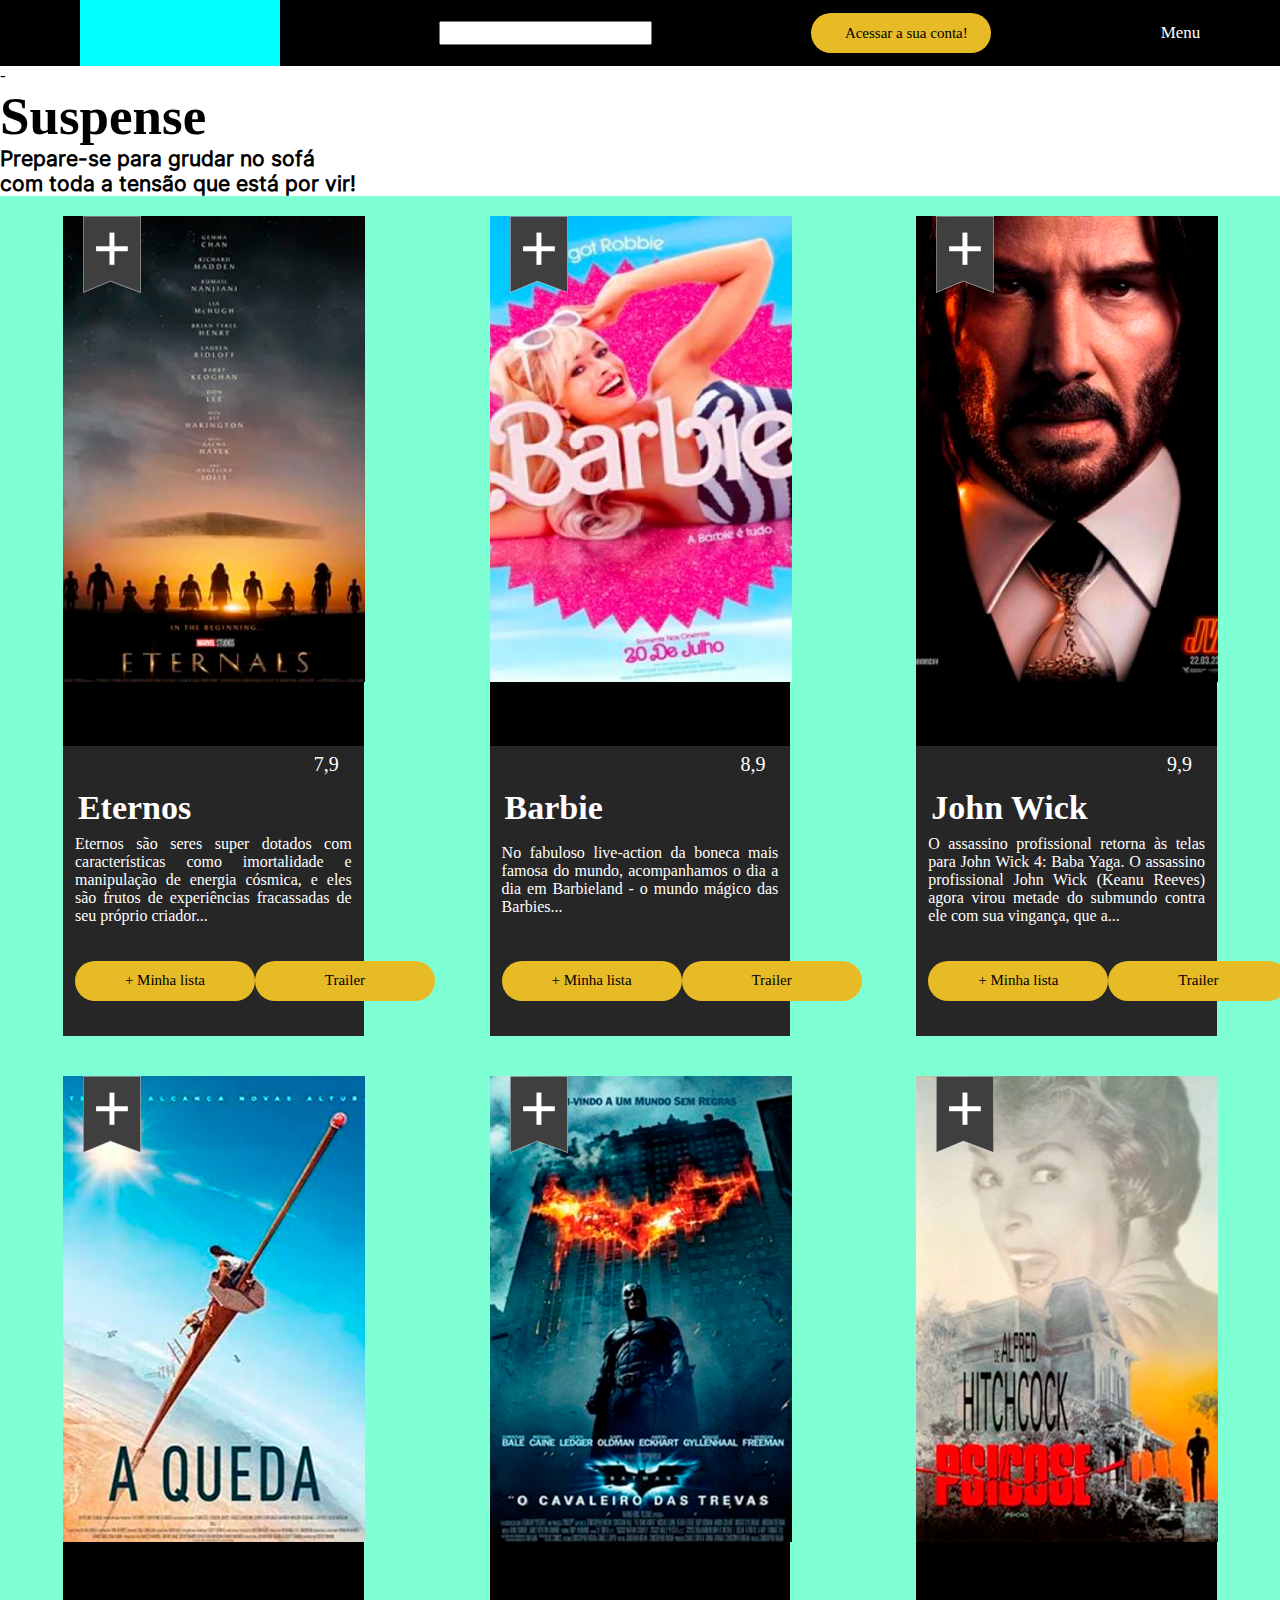
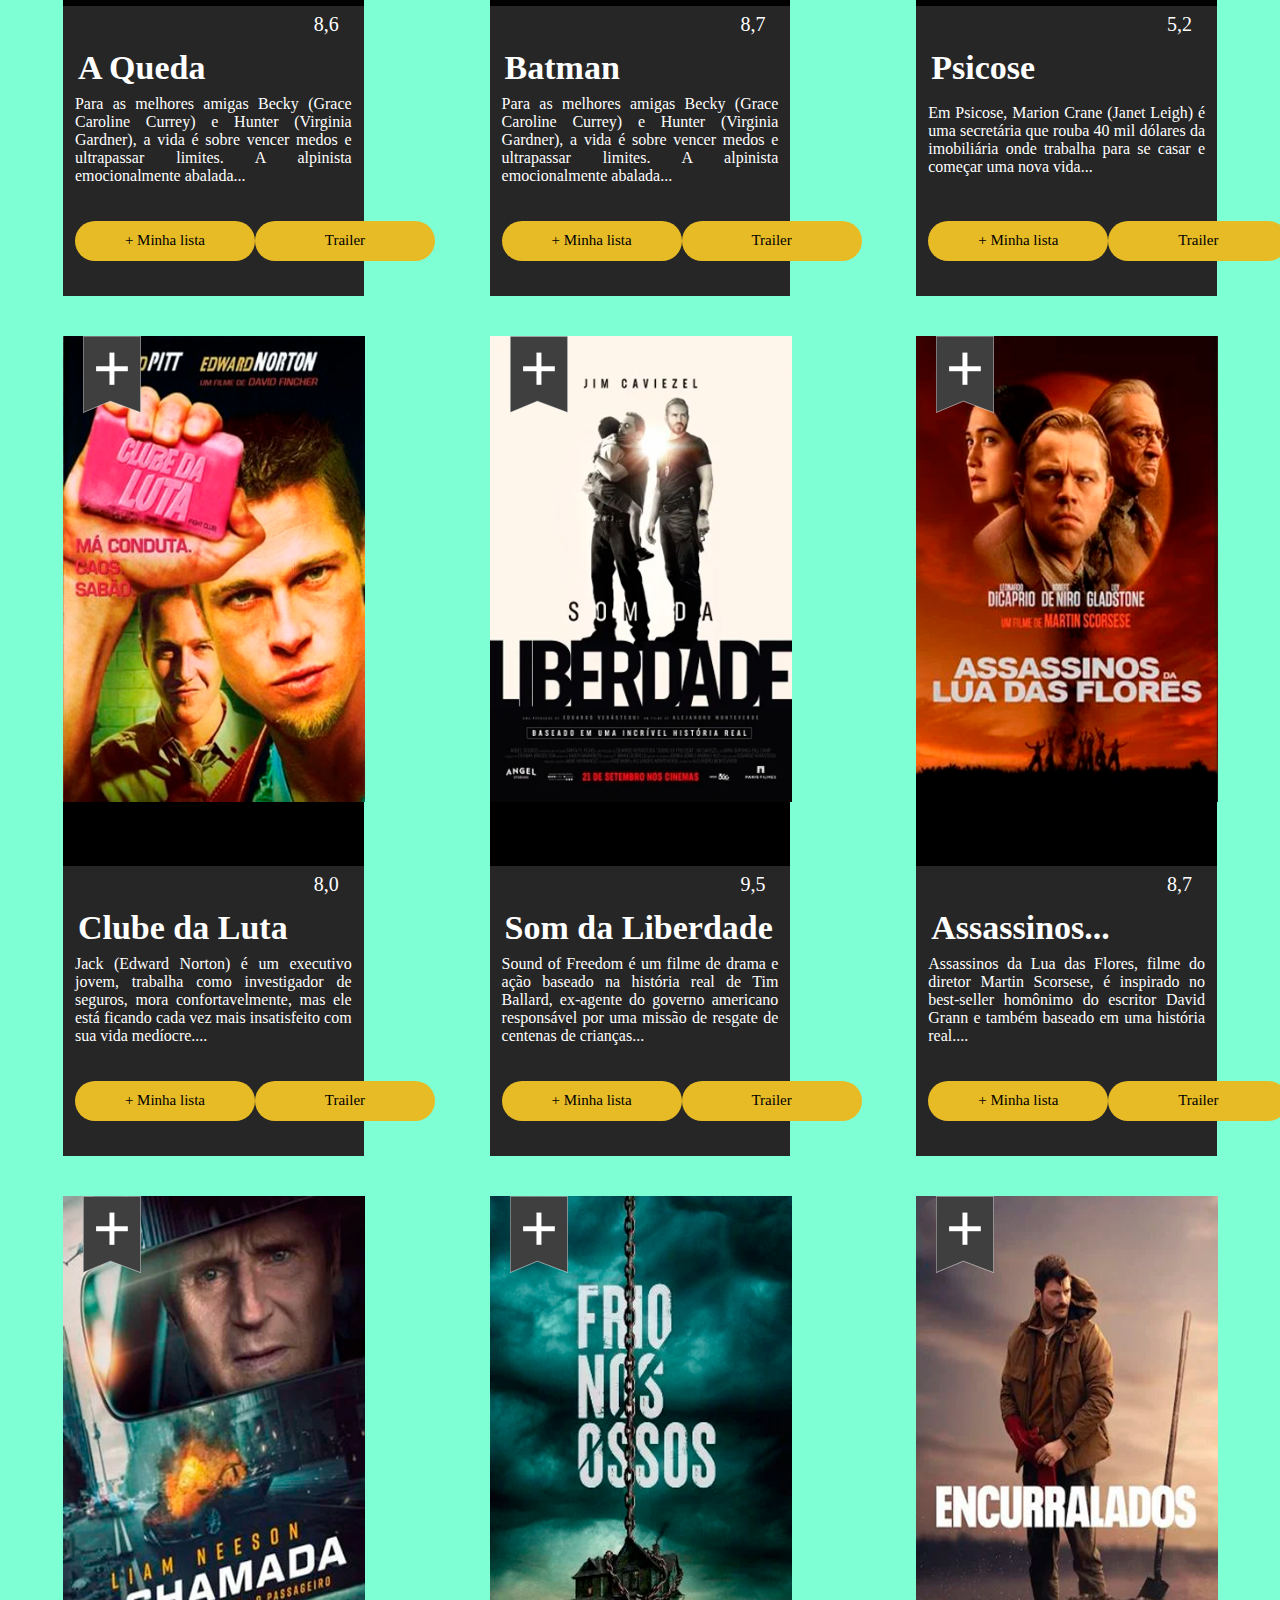
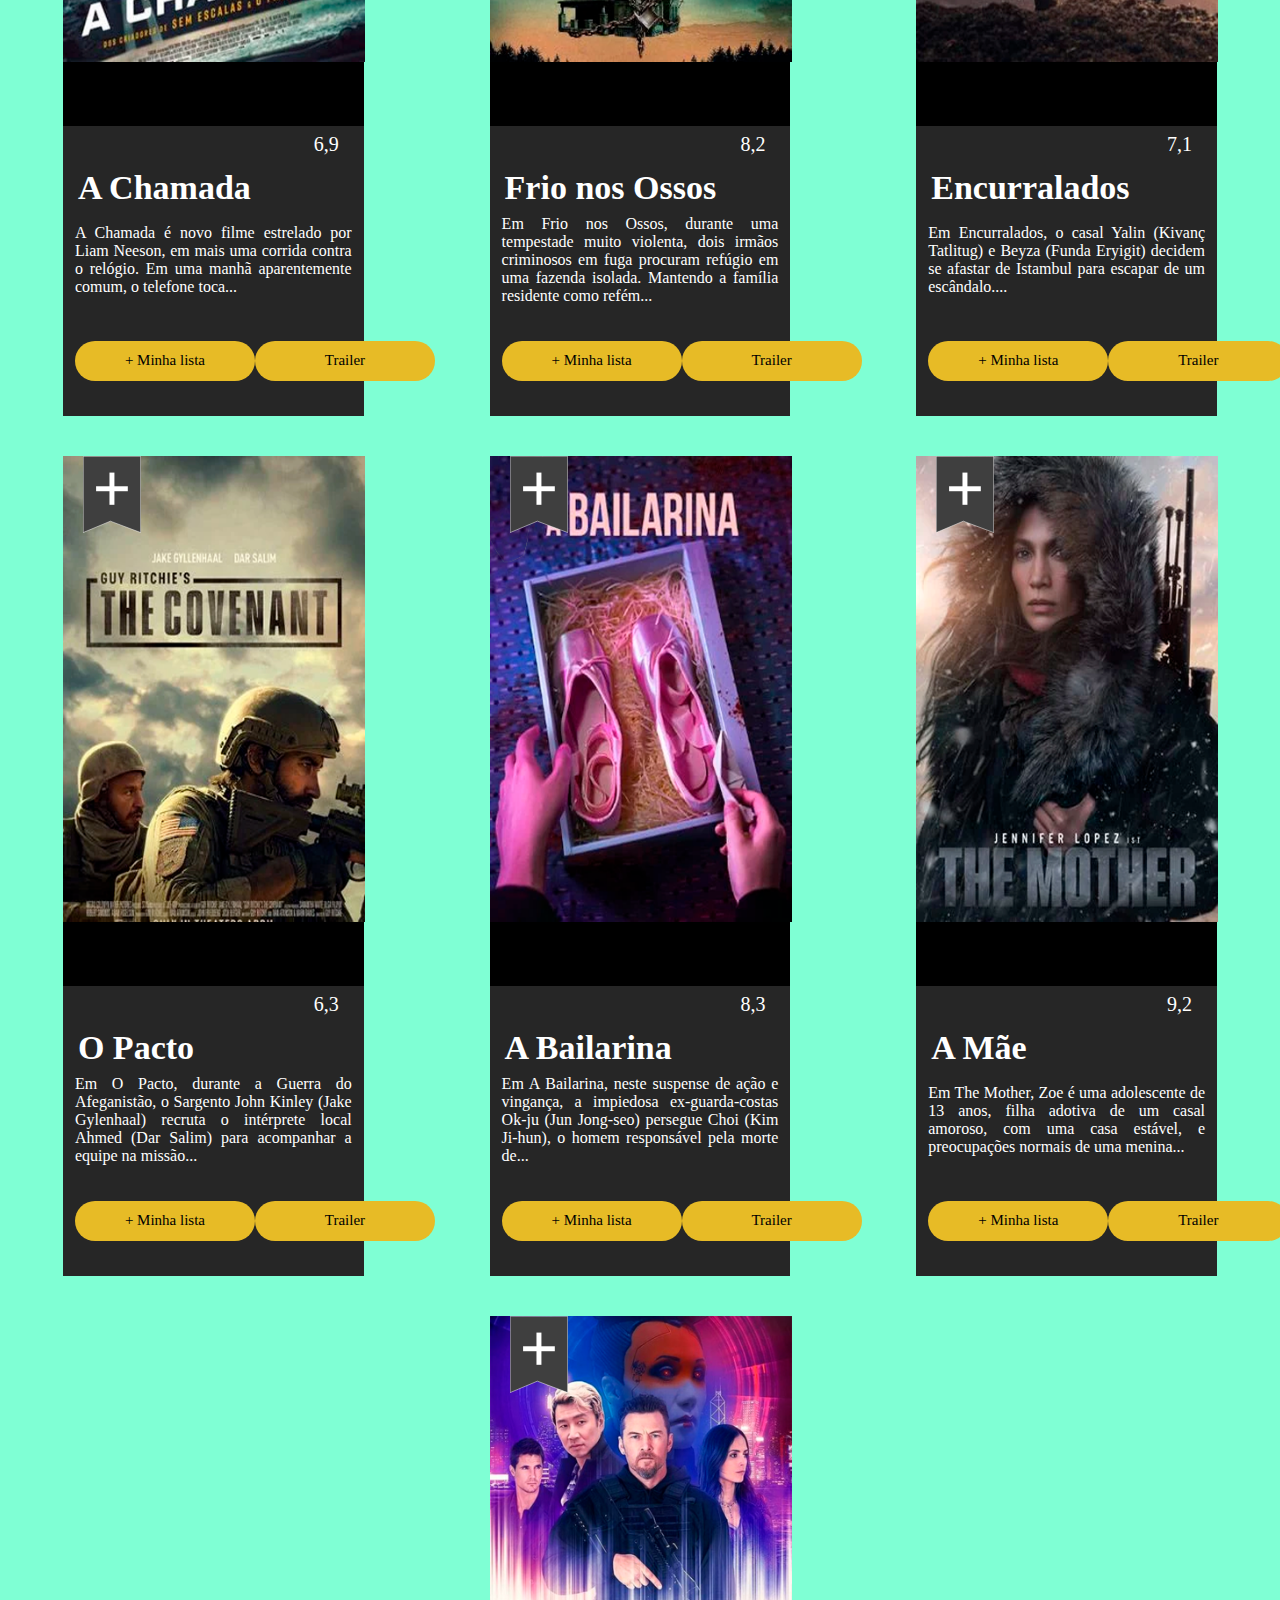
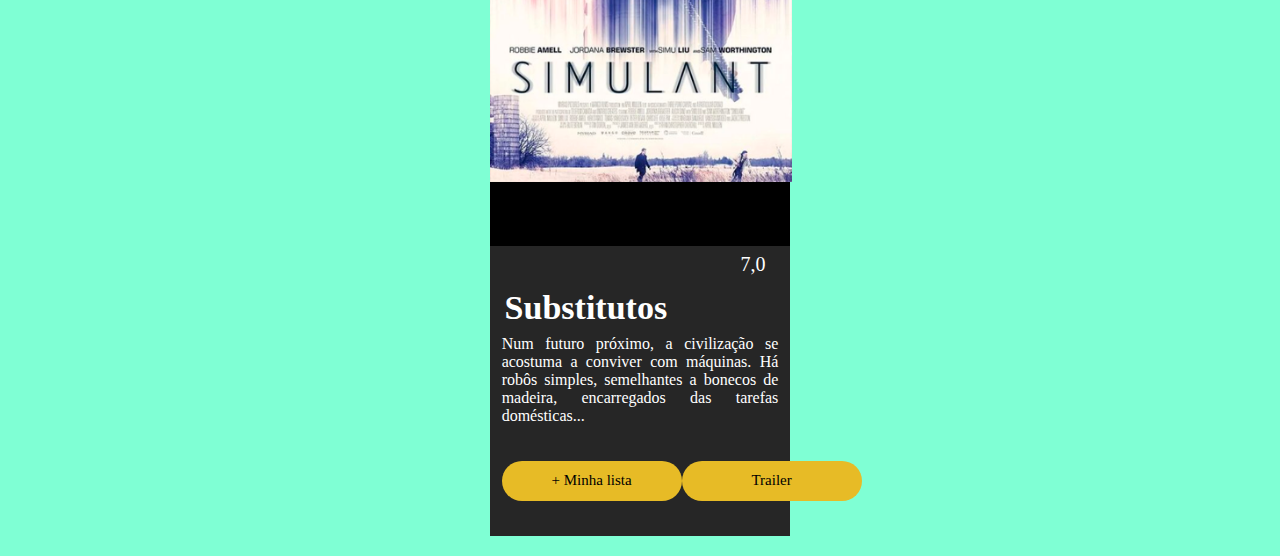
==== page_category/category.html @ e36d9edb "Adicionado todos os cads" ====
<!DOCTYPE html>
<html lang="pat-BR">

<head>
    <meta charset="UTF-8">
    <meta name="viewport" content="width=device-width, initial-scale=1.0">
    <title>Categoria</title>
    <link rel="stylesheet" href="category.css">
</head>

<body>
    <header>
        <div class="logotypeHeader">
            <img src="../src/icon/supercinaLogotipo.svg" alt="" class="logotype">
        </div>

        <input type="text" name="" id="searchHeader">
        <button id="buttonAcessarConta">
            <img src="../src/icon/User.svg" alt="" id="userMenu">
            Acessar a sua conta!
        </button>
        <div class="divMenuHeader">
            <img src="../src/icon/Menu.svg" alt="" id="menuHeader">
            Menu
        </div>
    </header>

    <main>
        <div class="imgCategory">
            <div class="categoryDescription">
                <div id="dividingBar">
                    <div id="divYellow">
                        -
                    </div>
                    <div>
                        <h1>Suspense</h1>
                        <div id="descriptionMovieMain">
                            <h2>Prepare-se para grudar no sofá</h2>
                            <h2>com toda a tensão que está por vir!</h2>
                        </div>
                    </div>
                </div>
            </div>
        </div>



        <div class="cardCategory">

            <div class="cardsMovieCategory">
                <div id="MoviesCardsImg" class="cardsMovieCategory01">
                    <img src="../src/icon/salavarFilmeCinza.svg" alt="" id="saveMovie">
                </div>
                <div class="descriptionMovie">
                    <div class="notaCards">
                        7,9
                        <img src="../src/icon/star.svg" alt="" id="starValue">
                    </div>
                    <div class="cardsTitulo">
                        <h1>Eternos</h1>
                    </div>
                    <div class="description">
                        Eternos são seres super dotados com características como imortalidade e manipulação de energia
                        cósmica, e eles são
                        frutos de experiências fracassadas de seu próprio criador...
                    </div>
                    <div class="divButtonCard">
                        <button class="buttonMyList">+ Minha lista</button>
                        <button class="buttonTrailer">Trailer</button>
                    </div>
                </div>
            </div>

            <div class="cardsMovieCategory">
                <div id="MoviesCardsImg" class="cardsMovieCategory02">
                    <img src="../src/icon/salavarFilmeCinza.svg" alt="" id="saveMovie">
                </div>
                <div class="descriptionMovie">
                    <div class="notaCards">
                        8,9
                        <img src="../src/icon/star.svg" alt="" id="starValue">
                    </div>
                    <div class="cardsTitulo">
                        <h1>Barbie</h1>
                    </div>
                    <div class="description">
                        No fabuloso live-action da boneca mais famosa do mundo, acompanhamos o dia a dia em Barbieland -
                        o mundo mágico das
                        Barbies...
                    </div>
                    <div class="divButtonCard">
                        <button class="buttonMyList">+ Minha lista</button>
                        <button class="buttonTrailer">Trailer</button>
                    </div>
                </div>
            </div>

            <div class="cardsMovieCategory">
                <div id="MoviesCardsImg" class="cardsMovieCategory03">
                    <img src="../src/icon/salavarFilmeCinza.svg" alt="" id="saveMovie">
                </div>
                <div class="descriptionMovie">
                    <div class="notaCards">
                        9,9
                        <img src="../src/icon/star.svg" alt="" id="starValue">
                    </div>
                    <div class="cardsTitulo">
                        <h1>John Wick</h1>
                    </div>
                    <div class="description">
                        O assassino profissional retorna às telas para John Wick 4: Baba Yaga. O assassino profissional
                        John Wick (Keanu Reeves)
                        agora virou metade do submundo contra ele com sua vingança, que a...
                    </div>
                    <div class="divButtonCard">
                        <button class="buttonMyList">+ Minha lista</button>
                        <button class="buttonTrailer">Trailer</button>
                    </div>
                </div>
            </div>

            <div class="cardsMovieCategory">
                <div id="MoviesCardsImg" class="cardsMovieCategory04">
                    <img src="../src/icon/salavarFilmeCinza.svg" alt="" id="saveMovie">
                </div>
                <div class="descriptionMovie">
                    <div class="notaCards">
                        8,6
                        <img src="../src/icon/star.svg" alt="" id="starValue">
                    </div>
                    <div class="cardsTitulo">
                        <h1>A Queda</h1>
                    </div>
                    <div class="description">
                        Para as melhores amigas Becky (Grace Caroline Currey) e Hunter (Virginia Gardner), a vida é
                        sobre vencer medos e ultrapassar limites. A alpinista emocionalmente abalada...
                    </div>
                    <div class="divButtonCard">
                        <button class="buttonMyList">+ Minha lista</button>
                        <button class="buttonTrailer">Trailer</button>
                    </div>
                </div>
            </div>

            <div class="cardsMovieCategory">
                <div id="MoviesCardsImg" class="cardsMovieCategory05">
                    <img src="../src/icon/salavarFilmeCinza.svg" alt="" id="saveMovie">
                </div>
                <div class="descriptionMovie">
                    <div class="notaCards">
                        8,7
                        <img src="../src/icon/star.svg" alt="" id="starValue">
                    </div>
                    <div class="cardsTitulo">
                        <h1>Batman</h1>
                    </div>
                    <div class="description">
                        Para as melhores amigas Becky (Grace Caroline Currey) e Hunter (Virginia Gardner), a vida é
                        sobre vencer medos e ultrapassar limites. A alpinista emocionalmente abalada...
                    </div>
                    <div class="divButtonCard">
                        <button class="buttonMyList">+ Minha lista</button>
                        <button class="buttonTrailer">Trailer</button>
                    </div>
                </div>
            </div>

            <div class="cardsMovieCategory">
                <div id="MoviesCardsImg" class="cardsMovieCategory06">
                    <img src="../src/icon/salavarFilmeCinza.svg" alt="" id="saveMovie">
                </div>
                <div class="descriptionMovie">
                    <div class="notaCards">
                        5,2
                        <img src="../src/icon/star.svg" alt="" id="starValue">
                    </div>
                    <div class="cardsTitulo">
                        <h1>Psicose</h1>
                    </div>
                    <div class="description">
                        Em Psicose, Marion Crane (Janet Leigh) é uma secretária que rouba 40 mil dólares da imobiliária
                        onde trabalha para se
                        casar e começar uma nova vida...
                    </div>
                    <div class="divButtonCard">
                        <button class="buttonMyList">+ Minha lista</button>
                        <button class="buttonTrailer">Trailer</button>
                    </div>
                </div>
            </div>

            <div class="cardsMovieCategory">
                <div id="MoviesCardsImg" class="cardsMovieCategory07">
                    <img src="../src/icon/salavarFilmeCinza.svg" alt="" id="saveMovie">
                </div>
                <div class="descriptionMovie">
                    <div class="notaCards">
                        8,0
                        <img src="../src/icon/star.svg" alt="" id="starValue">
                    </div>
                    <div class="cardsTitulo">
                        <h1>Clube da Luta</h1>
                    </div>
                    <div class="description">
                        Jack (Edward Norton) é um executivo jovem, trabalha como investigador de seguros, mora
                        confortavelmente, mas ele está
                        ficando cada vez mais insatisfeito com sua vida medíocre....
                    </div>
                    <div class="divButtonCard">
                        <button class="buttonMyList">+ Minha lista</button>
                        <button class="buttonTrailer">Trailer</button>
                    </div>
                </div>
            </div>

            <div class="cardsMovieCategory">
                <div id="MoviesCardsImg" class="cardsMovieCategory08">
                    <img src="../src/icon/salavarFilmeCinza.svg" alt="" id="saveMovie">
                </div>
                <div class="descriptionMovie">
                    <div class="notaCards">
                        9,5
                        <img src="../src/icon/star.svg" alt="" id="starValue">
                    </div>
                    <div class="cardsTitulo">
                        <h1>Som da Liberdade</h1>
                    </div>
                    <div class="description">
                        Sound of Freedom é um filme de drama e ação baseado na história real de Tim Ballard, ex-agente
                        do governo americano
                        responsável por uma missão de resgate de centenas de crianças...
                    </div>
                    <div class="divButtonCard">
                        <button class="buttonMyList">+ Minha lista</button>
                        <button class="buttonTrailer">Trailer</button>
                    </div>
                </div>
            </div>

            <div class="cardsMovieCategory">
                <div id="MoviesCardsImg" class="cardsMovieCategory09">
                    <img src="../src/icon/salavarFilmeCinza.svg" alt="" id="saveMovie">
                </div>
                <div class="descriptionMovie">
                    <div class="notaCards">
                        8,7
                        <img src="../src/icon/star.svg" alt="" id="starValue">
                    </div>
                    <div class="cardsTitulo">
                        <h1>Assassinos...</h1>
                    </div>
                    <div class="description">
                        Assassinos da Lua das Flores, filme do diretor Martin Scorsese, é inspirado no best-seller
                        homônimo do escritor David
                        Grann e também baseado em uma história real....
                    </div>
                    <div class="divButtonCard">
                        <button class="buttonMyList">+ Minha lista</button>
                        <button class="buttonTrailer">Trailer</button>
                    </div>
                </div>
            </div>

            <div class="cardsMovieCategory">
                <div id="MoviesCardsImg" class="cardsMovieCategory10">
                    <img src="../src/icon/salavarFilmeCinza.svg" alt="" id="saveMovie">
                </div>
                <div class="descriptionMovie">
                    <div class="notaCards">
                        6,9
                        <img src="../src/icon/star.svg" alt="" id="starValue">
                    </div>
                    <div class="cardsTitulo">
                        <h1>A Chamada</h1>
                    </div>
                    <div class="description">
                        A Chamada é novo filme estrelado por Liam Neeson, em mais uma corrida contra o relógio. Em uma
                        manhã aparentemente
                        comum, o telefone toca...
                    </div>
                    <div class="divButtonCard">
                        <button class="buttonMyList">+ Minha lista</button>
                        <button class="buttonTrailer">Trailer</button>
                    </div>
                </div>
            </div>

            <div class="cardsMovieCategory">
                <div id="MoviesCardsImg" class="cardsMovieCategory11">
                    <img src="../src/icon/salavarFilmeCinza.svg" alt="" id="saveMovie">
                </div>
                <div class="descriptionMovie">
                    <div class="notaCards">
                        8,2
                        <img src="../src/icon/star.svg" alt="" id="starValue">
                    </div>
                    <div class="cardsTitulo">
                        <h1>Frio nos Ossos</h1>
                    </div>
                    <div class="description">
                        Em Frio nos Ossos, durante uma tempestade muito violenta, dois irmãos criminosos em fuga
                        procuram refúgio em uma fazenda
                        isolada. Mantendo a família residente como refém...
                    </div>
                    <div class="divButtonCard">
                        <button class="buttonMyList">+ Minha lista</button>
                        <button class="buttonTrailer">Trailer</button>
                    </div>
                </div>
            </div>

            <div class="cardsMovieCategory">
                <div id="MoviesCardsImg" class="cardsMovieCategory12">
                    <img src="../src/icon/salavarFilmeCinza.svg" alt="" id="saveMovie">
                </div>
                <div class="descriptionMovie">
                    <div class="notaCards">
                        7,1
                        <img src="../src/icon/star.svg" alt="" id="starValue">
                    </div>
                    <div class="cardsTitulo">
                        <h1>Encurralados</h1>
                    </div>
                    <div class="description">
                        Em Encurralados, o casal Yalin (Kivanç Tatlitug) e Beyza (Funda Eryigit) decidem se afastar de
                        Istambul para escapar de
                        um escândalo....
                    </div>
                    <div class="divButtonCard">
                        <button class="buttonMyList">+ Minha lista</button>
                        <button class="buttonTrailer">Trailer</button>
                    </div>
                </div>
            </div>

            <div class="cardsMovieCategory">
                <div id="MoviesCardsImg" class="cardsMovieCategory13">
                    <img src="../src/icon/salavarFilmeCinza.svg" alt="" id="saveMovie">
                </div>
                <div class="descriptionMovie">
                    <div class="notaCards">
                        6,3
                        <img src="../src/icon/star.svg" alt="" id="starValue">
                    </div>
                    <div class="cardsTitulo">
                        <h1>O Pacto</h1>
                    </div>
                    <div class="description">
                        Em O Pacto, durante a Guerra do Afeganistão, o Sargento John Kinley (Jake Gylenhaal) recruta o
                        intérprete local Ahmed
                        (Dar Salim) para acompanhar a equipe na missão...
                    </div>
                    <div class="divButtonCard">
                        <button class="buttonMyList">+ Minha lista</button>
                        <button class="buttonTrailer">Trailer</button>
                    </div>
                </div>
            </div>

            <div class="cardsMovieCategory">
                <div id="MoviesCardsImg" class="cardsMovieCategory14">
                    <img src="../src/icon/salavarFilmeCinza.svg" alt="" id="saveMovie">
                </div>
                <div class="descriptionMovie">
                    <div class="notaCards">
                        8,3
                        <img src="../src/icon/star.svg" alt="" id="starValue">
                    </div>
                    <div class="cardsTitulo">
                        <h1>A Bailarina</h1>
                    </div>
                    <div class="description">
                        Em A Bailarina, neste suspense de ação e vingança, a impiedosa ex-guarda-costas Ok-ju (Jun
                        Jong-seo) persegue Choi (Kim
                        Ji-hun), o homem responsável pela morte de...
                    </div>
                    <div class="divButtonCard">
                        <button class="buttonMyList">+ Minha lista</button>
                        <button class="buttonTrailer">Trailer</button>
                    </div>
                </div>
            </div>

            <div class="cardsMovieCategory">
                <div id="MoviesCardsImg" class="cardsMovieCategory15">
                    <img src="../src/icon/salavarFilmeCinza.svg" alt="" id="saveMovie">
                </div>
                <div class="descriptionMovie">
                    <div class="notaCards">
                        9,2
                        <img src="../src/icon/star.svg" alt="" id="starValue">
                    </div>
                    <div class="cardsTitulo">
                        <h1>A Mãe</h1>
                    </div>
                    <div class="description">
                        Em The Mother, Zoe é uma adolescente de 13 anos, filha adotiva de um casal amoroso, com uma casa
                        estável, e preocupações
                        normais de uma menina...
                    </div>
                    <div class="divButtonCard">
                        <button class="buttonMyList">+ Minha lista</button>
                        <button class="buttonTrailer">Trailer</button>
                    </div>
                </div>
            </div>

            <div class="cardsMovieCategory">
                <div id="MoviesCardsImg" class="cardsMovieCategory16">
                    <img src="../src/icon/salavarFilmeCinza.svg" alt="" id="saveMovie">
                </div>
                <div class="descriptionMovie">
                    <div class="notaCards">
                        7,0
                        <img src="../src/icon/star.svg" alt="" id="starValue">
                    </div>
                    <div class="cardsTitulo">
                        <h1>Substitutos</h1>
                    </div>
                    <div class="description">
                        Num futuro próximo, a civilização se acostuma a conviver com máquinas. Há robôs simples,
                        semelhantes a bonecos de
                        madeira, encarregados das tarefas domésticas...
                    </div>
                    <div class="divButtonCard">
                        <button class="buttonMyList">+ Minha lista</button>
                        <button class="buttonTrailer">Trailer</button>
                    </div>
                </div>
            </div>

        </div>



    </main>

</body>

</html>
---- page_category/category.css ----
@import url(../style.css);
@import url(../cssGlobal/header.css);
@import url(../cssGlobal/inputText.css);
@import url(../cssGlobal/imgSlide.css);
@import url(../cssGlobal/cardsMovieNote.css);

.cardCategory{
    display: flex;
    flex-wrap: wrap;
    justify-content: space-around;
    align-content: flex-start;
    height: auto;
    width: 100%;
    background-color: aquamarine;
}
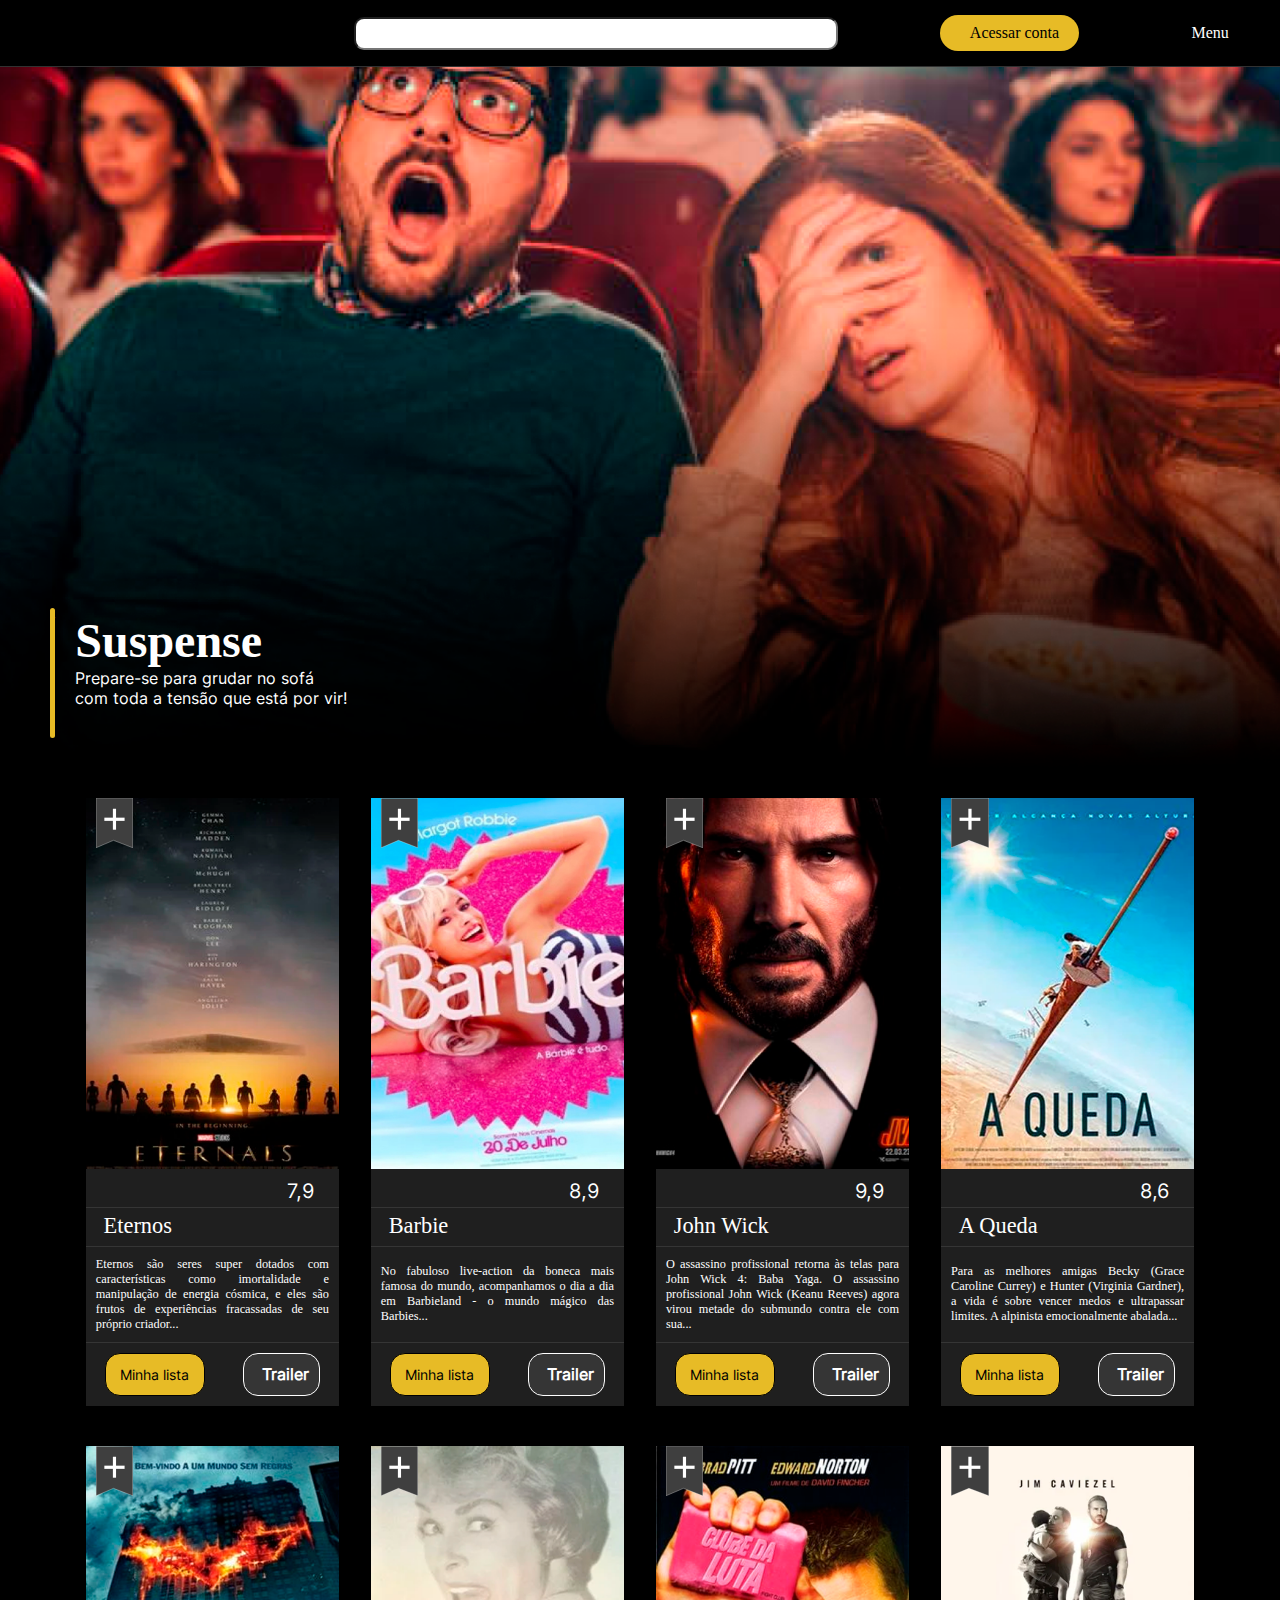
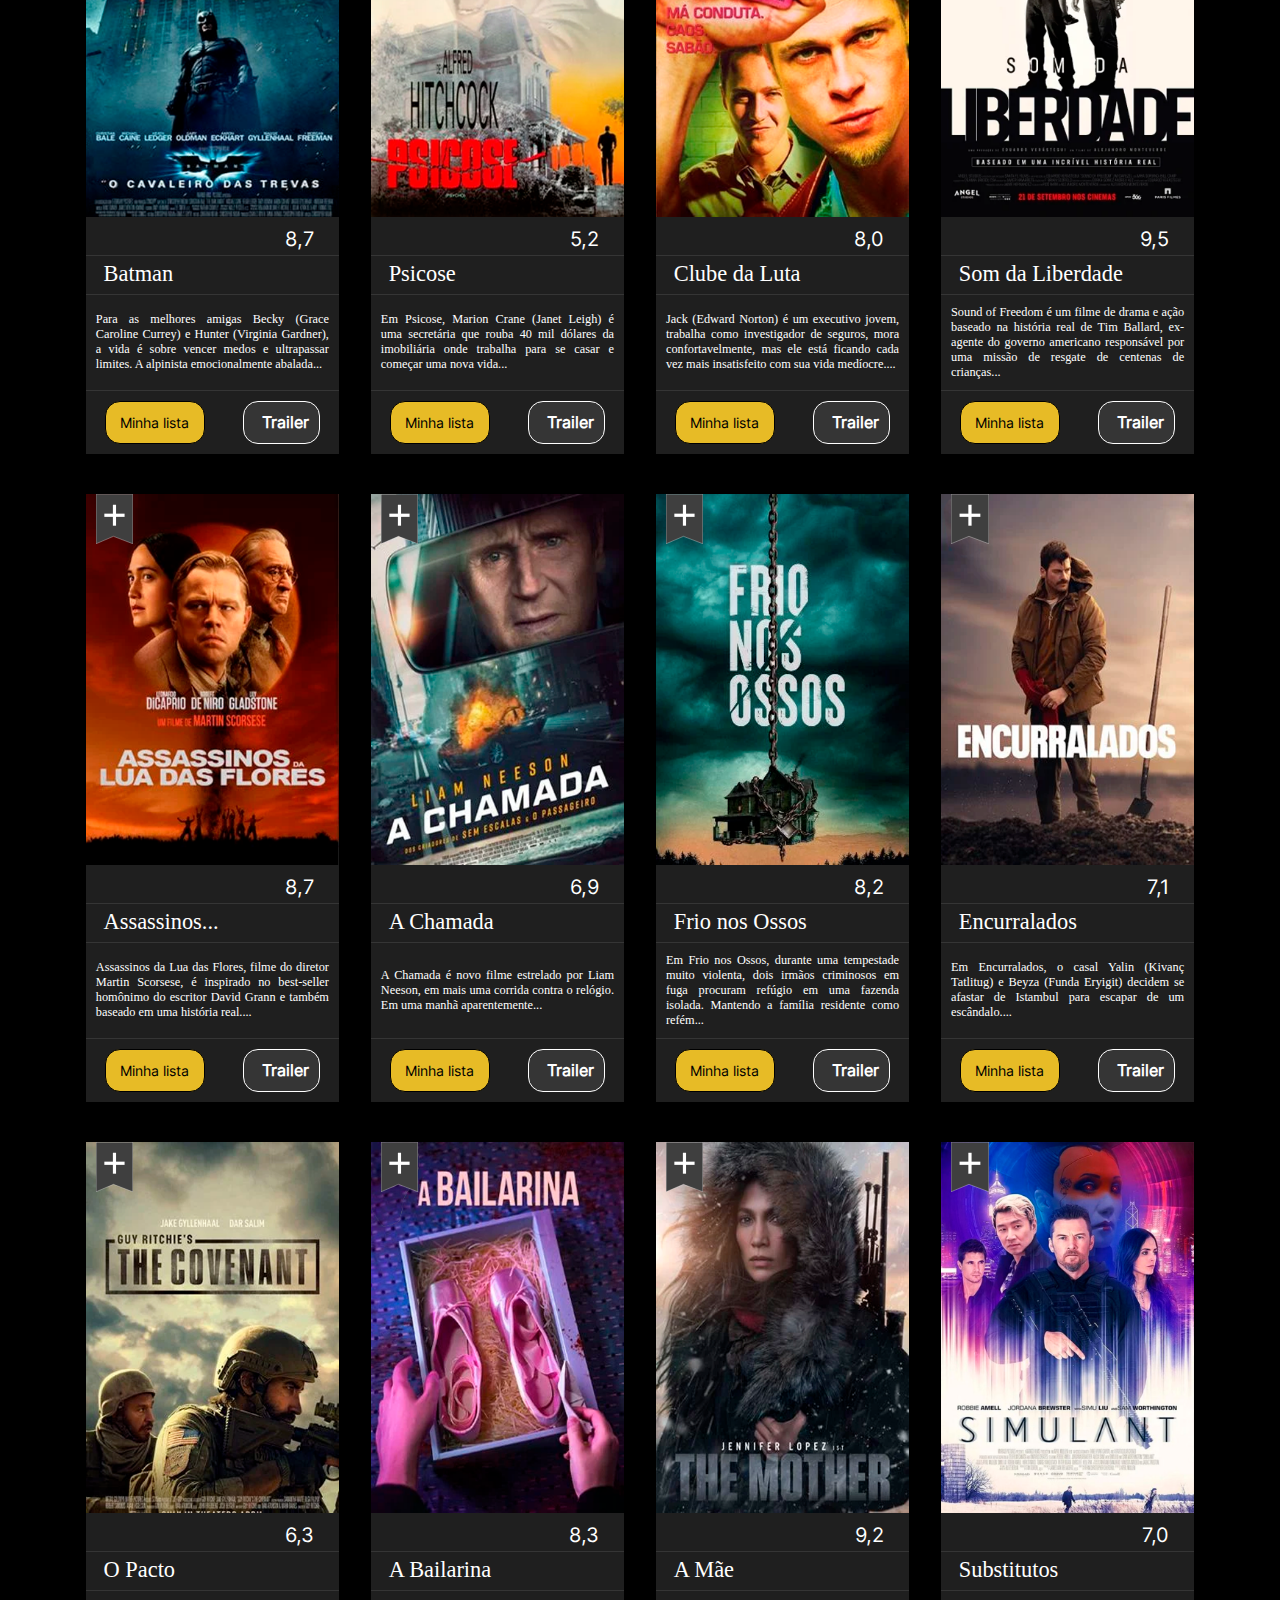
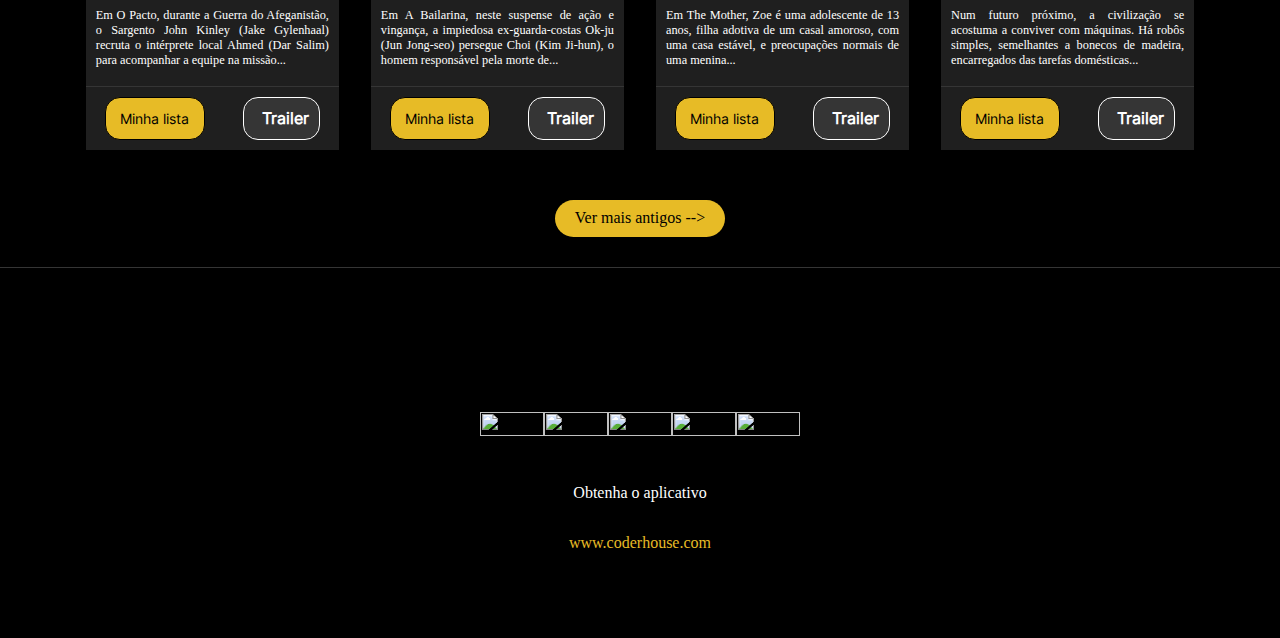
==== commit 38fabe62: "ajustado cards e menu" ====
--- a/page_category/category.html
+++ b/page_category/category.html
@@ -15,9 +15,9 @@
         </div>
 
         <input type="text" name="" id="searchHeader">
-        <button id="buttonAcessarConta">
+        <button class="buttonYellow">
             <img src="../src/icon/User.svg" alt="" id="userMenu">
-            Acessar a sua conta!
+            Acessar conta
         </button>
         <div class="divMenuHeader">
             <img src="../src/icon/Menu.svg" alt="" id="menuHeader">
@@ -57,17 +57,23 @@
                         <img src="../src/icon/star.svg" alt="" id="starValue">
                     </div>
                     <div class="cardsTitulo">
-                        <h1>Eternos</h1>
+                        <h1 id="movieTitleCateg">Eternos</h1>
                     </div>
                     <div class="description">
                         Eternos são seres super dotados com características como imortalidade e manipulação de energia
                         cósmica, e eles são
                         frutos de experiências fracassadas de seu próprio criador...
                     </div>
-                    <div class="divButtonCard">
-                        <button class="buttonMyList">+ Minha lista</button>
-                        <button class="buttonTrailer">Trailer</button>
-                    </div>
+
+                </div>
+                <div class="divButtonCard">
+                    <button class="buttonMyList">Minha lista</button>
+                    <a href="https://www.youtube.com/watch?v=hzerUSVFxlg">
+                        <button class="buttonTrailer"><img src="../src/icon/movieIcon.svg" alt="">
+                            <h2>Trailer</h2>
+                        </button>
+                    </a>
+
                 </div>
             </div>
 
@@ -88,10 +94,15 @@
                         o mundo mágico das
                         Barbies...
                     </div>
-                    <div class="divButtonCard">
-                        <button class="buttonMyList">+ Minha lista</button>
-                        <button class="buttonTrailer">Trailer</button>
-                    </div>
+                </div>
+                <div class="divButtonCard">
+                    <button class="buttonMyList">Minha lista</button>
+                    <a href="https://www.youtube.com/watch?v=hzerUSVFxlg">
+                        <button class="buttonTrailer"><img src="../src/icon/movieIcon.svg" alt="">
+                            <h2>Trailer</h2>
+                        </button>
+                    </a>
+
                 </div>
             </div>
 
@@ -110,12 +121,17 @@
                     <div class="description">
                         O assassino profissional retorna às telas para John Wick 4: Baba Yaga. O assassino profissional
                         John Wick (Keanu Reeves)
-                        agora virou metade do submundo contra ele com sua vingança, que a...
-                    </div>
-                    <div class="divButtonCard">
-                        <button class="buttonMyList">+ Minha lista</button>
-                        <button class="buttonTrailer">Trailer</button>
-                    </div>
+                        agora virou metade do submundo contra ele com sua...
+                    </div>
+                </div>
+                <div class="divButtonCard">
+                    <button class="buttonMyList">Minha lista</button>
+                    <a href="https://www.youtube.com/watch?v=hzerUSVFxlg">
+                        <button class="buttonTrailer"><img src="../src/icon/movieIcon.svg" alt="">
+                            <h2>Trailer</h2>
+                        </button>
+                    </a>
+                
                 </div>
             </div>
 
@@ -135,10 +151,15 @@
                         Para as melhores amigas Becky (Grace Caroline Currey) e Hunter (Virginia Gardner), a vida é
                         sobre vencer medos e ultrapassar limites. A alpinista emocionalmente abalada...
                     </div>
-                    <div class="divButtonCard">
-                        <button class="buttonMyList">+ Minha lista</button>
-                        <button class="buttonTrailer">Trailer</button>
-                    </div>
+                </div>
+                <div class="divButtonCard">
+                    <button class="buttonMyList">Minha lista</button>
+                    <a href="https://www.youtube.com/watch?v=hzerUSVFxlg">
+                        <button class="buttonTrailer"><img src="../src/icon/movieIcon.svg" alt="">
+                            <h2>Trailer</h2>
+                        </button>
+                    </a>
+
                 </div>
             </div>
 
@@ -158,10 +179,15 @@
                         Para as melhores amigas Becky (Grace Caroline Currey) e Hunter (Virginia Gardner), a vida é
                         sobre vencer medos e ultrapassar limites. A alpinista emocionalmente abalada...
                     </div>
-                    <div class="divButtonCard">
-                        <button class="buttonMyList">+ Minha lista</button>
-                        <button class="buttonTrailer">Trailer</button>
-                    </div>
+                </div>
+                <div class="divButtonCard">
+                    <button class="buttonMyList">Minha lista</button>
+                    <a href="https://www.youtube.com/watch?v=hzerUSVFxlg">
+                        <button class="buttonTrailer"><img src="../src/icon/movieIcon.svg" alt="">
+                            <h2>Trailer</h2>
+                        </button>
+                    </a>
+
                 </div>
             </div>
 
@@ -182,10 +208,15 @@
                         onde trabalha para se
                         casar e começar uma nova vida...
                     </div>
-                    <div class="divButtonCard">
-                        <button class="buttonMyList">+ Minha lista</button>
-                        <button class="buttonTrailer">Trailer</button>
-                    </div>
+                </div>
+                <div class="divButtonCard">
+                    <button class="buttonMyList">Minha lista</button>
+                    <a href="https://www.youtube.com/watch?v=hzerUSVFxlg">
+                        <button class="buttonTrailer"><img src="../src/icon/movieIcon.svg" alt="">
+                            <h2>Trailer</h2>
+                        </button>
+                    </a>
+
                 </div>
             </div>
 
@@ -206,10 +237,15 @@
                         confortavelmente, mas ele está
                         ficando cada vez mais insatisfeito com sua vida medíocre....
                     </div>
-                    <div class="divButtonCard">
-                        <button class="buttonMyList">+ Minha lista</button>
-                        <button class="buttonTrailer">Trailer</button>
-                    </div>
+                </div>
+                <div class="divButtonCard">
+                    <button class="buttonMyList">Minha lista</button>
+                    <a href="https://www.youtube.com/watch?v=hzerUSVFxlg">
+                        <button class="buttonTrailer"><img src="../src/icon/movieIcon.svg" alt="">
+                            <h2>Trailer</h2>
+                        </button>
+                    </a>
+
                 </div>
             </div>
 
@@ -230,10 +266,15 @@
                         do governo americano
                         responsável por uma missão de resgate de centenas de crianças...
                     </div>
-                    <div class="divButtonCard">
-                        <button class="buttonMyList">+ Minha lista</button>
-                        <button class="buttonTrailer">Trailer</button>
-                    </div>
+                </div>
+                <div class="divButtonCard">
+                    <button class="buttonMyList">Minha lista</button>
+                    <a href="https://www.youtube.com/watch?v=hzerUSVFxlg">
+                        <button class="buttonTrailer"><img src="../src/icon/movieIcon.svg" alt="">
+                            <h2>Trailer</h2>
+                        </button>
+                    </a>
+
                 </div>
             </div>
 
@@ -254,10 +295,15 @@
                         homônimo do escritor David
                         Grann e também baseado em uma história real....
                     </div>
-                    <div class="divButtonCard">
-                        <button class="buttonMyList">+ Minha lista</button>
-                        <button class="buttonTrailer">Trailer</button>
-                    </div>
+                </div>
+                <div class="divButtonCard">
+                    <button class="buttonMyList">Minha lista</button>
+                    <a href="https://www.youtube.com/watch?v=hzerUSVFxlg">
+                        <button class="buttonTrailer"><img src="../src/icon/movieIcon.svg" alt="">
+                            <h2>Trailer</h2>
+                        </button>
+                    </a>
+
                 </div>
             </div>
 
@@ -275,13 +321,17 @@
                     </div>
                     <div class="description">
                         A Chamada é novo filme estrelado por Liam Neeson, em mais uma corrida contra o relógio. Em uma
-                        manhã aparentemente
-                        comum, o telefone toca...
-                    </div>
-                    <div class="divButtonCard">
-                        <button class="buttonMyList">+ Minha lista</button>
-                        <button class="buttonTrailer">Trailer</button>
-                    </div>
+                        manhã aparentemente...
+                    </div>
+                </div>
+                <div class="divButtonCard">
+                    <button class="buttonMyList">Minha lista</button>
+                    <a href="https://www.youtube.com/watch?v=hzerUSVFxlg">
+                        <button class="buttonTrailer"><img src="../src/icon/movieIcon.svg" alt="">
+                            <h2>Trailer</h2>
+                        </button>
+                    </a>
+                
                 </div>
             </div>
 
@@ -302,10 +352,15 @@
                         procuram refúgio em uma fazenda
                         isolada. Mantendo a família residente como refém...
                     </div>
-                    <div class="divButtonCard">
-                        <button class="buttonMyList">+ Minha lista</button>
-                        <button class="buttonTrailer">Trailer</button>
-                    </div>
+                </div>
+                <div class="divButtonCard">
+                    <button class="buttonMyList">Minha lista</button>
+                    <a href="https://www.youtube.com/watch?v=hzerUSVFxlg">
+                        <button class="buttonTrailer"><img src="../src/icon/movieIcon.svg" alt="">
+                            <h2>Trailer</h2>
+                        </button>
+                    </a>
+                
                 </div>
             </div>
 
@@ -326,10 +381,15 @@
                         Istambul para escapar de
                         um escândalo....
                     </div>
-                    <div class="divButtonCard">
-                        <button class="buttonMyList">+ Minha lista</button>
-                        <button class="buttonTrailer">Trailer</button>
-                    </div>
+                </div>
+                <div class="divButtonCard">
+                    <button class="buttonMyList">Minha lista</button>
+                    <a href="https://www.youtube.com/watch?v=hzerUSVFxlg">
+                        <button class="buttonTrailer"><img src="../src/icon/movieIcon.svg" alt="">
+                            <h2>Trailer</h2>
+                        </button>
+                    </a>
+                
                 </div>
             </div>
 
@@ -350,10 +410,13 @@
                         intérprete local Ahmed
                         (Dar Salim) para acompanhar a equipe na missão...
                     </div>
-                    <div class="divButtonCard">
-                        <button class="buttonMyList">+ Minha lista</button>
-                        <button class="buttonTrailer">Trailer</button>
-                    </div>
+                </div>
+                <div class="divButtonCard">
+                    <button class="buttonMyList">Minha lista</button>
+                    <a href="https://www.youtube.com/watch?v=02PPMPArNEQ"><button class="buttonTrailer"><img
+                                src="../src/icon/movieIcon.svg" alt="">
+                            <h2>Trailer</h2>
+                        </button></a>
                 </div>
             </div>
 
@@ -374,10 +437,13 @@
                         Jong-seo) persegue Choi (Kim
                         Ji-hun), o homem responsável pela morte de...
                     </div>
-                    <div class="divButtonCard">
-                        <button class="buttonMyList">+ Minha lista</button>
-                        <button class="buttonTrailer">Trailer</button>
-                    </div>
+                </div>
+                <div class="divButtonCard">
+                    <button class="buttonMyList">Minha lista</button>
+                    <a href="https://www.youtube.com/watch?v=ubF1-AMz94k"><button class="buttonTrailer"><img
+                                src="../src/icon/movieIcon.svg" alt="">
+                            <h2>Trailer</h2>
+                        </button></a>
                 </div>
             </div>
 
@@ -398,10 +464,13 @@
                         estável, e preocupações
                         normais de uma menina...
                     </div>
-                    <div class="divButtonCard">
-                        <button class="buttonMyList">+ Minha lista</button>
-                        <button class="buttonTrailer">Trailer</button>
-                    </div>
+                </div>
+                <div class="divButtonCard">
+                    <button class="buttonMyList">Minha lista</button>
+                    <a href="https://www.youtube.com/watch?v=FYVahruN5Nw"><button class="buttonTrailer"><img
+                                src="../src/icon/movieIcon.svg" alt="">
+                            <h2>Trailer</h2>
+                        </button></a>
                 </div>
             </div>
 
@@ -422,19 +491,36 @@
                         semelhantes a bonecos de
                         madeira, encarregados das tarefas domésticas...
                     </div>
-                    <div class="divButtonCard">
-                        <button class="buttonMyList">+ Minha lista</button>
-                        <button class="buttonTrailer">Trailer</button>
-                    </div>
-                </div>
-            </div>
+                </div>
+                <div class="divButtonCard">
+                    <button class="buttonMyList">Minha lista</button>
+                    <a href="https://www.youtube.com/watch?v=iyFMkzG6DmM"><button class="buttonTrailer"><img
+                                src="../src/icon/movieIcon.svg" alt="">
+                            <h2>Trailer</h2>
+                        </button></a>
+                </div>
+            </div>
+
+            <button class="buttonYellow" id="vermais">Ver mais antigos --></button>
 
         </div>
-
-
-
     </main>
 
+    <footer>
+        <img src="../src/icon/loginAcesso.svg" alt="" id="loginAcess">
+
+        <div class="LogotypeSocial">
+            <img src="../src/icon/tiktok.svg" alt="">
+            <img src="../src/icon/instagram.svg" alt="">
+            <img src="../src/icon/twitter.svg" alt="">
+            <img src="../src/icon/youtube.svg" alt="">
+            <img src="../src/icon/facebook.svg" alt="">
+        </div>
+        Obtenha o aplicativo
+        <img src="../src/icon/supercinaLogotipo.svg" alt="" id="logotype">
+        <a href="https://www.coderhouse.com.br/">www.coderhouse.com</a>
+    </footer>
+
 </body>
 
 </html>--- a/page_category/category.css
+++ b/page_category/category.css
@@ -1,15 +1,12 @@
 @import url(../style.css);
-@import url(../cssGlobal/header.css);
-@import url(../cssGlobal/inputText.css);
-@import url(../cssGlobal/imgSlide.css);
-@import url(../cssGlobal/cardsMovieNote.css);
 
-.cardCategory{
+.cardCategory {
     display: flex;
     flex-wrap: wrap;
-    justify-content: space-around;
+    justify-content: space-evenly;
     align-content: flex-start;
+    margin: auto;
     height: auto;
-    width: 100%;
-    background-color: aquamarine;
-}
+    width: 90%;
+    background-color: rgb(0, 0, 0);
+}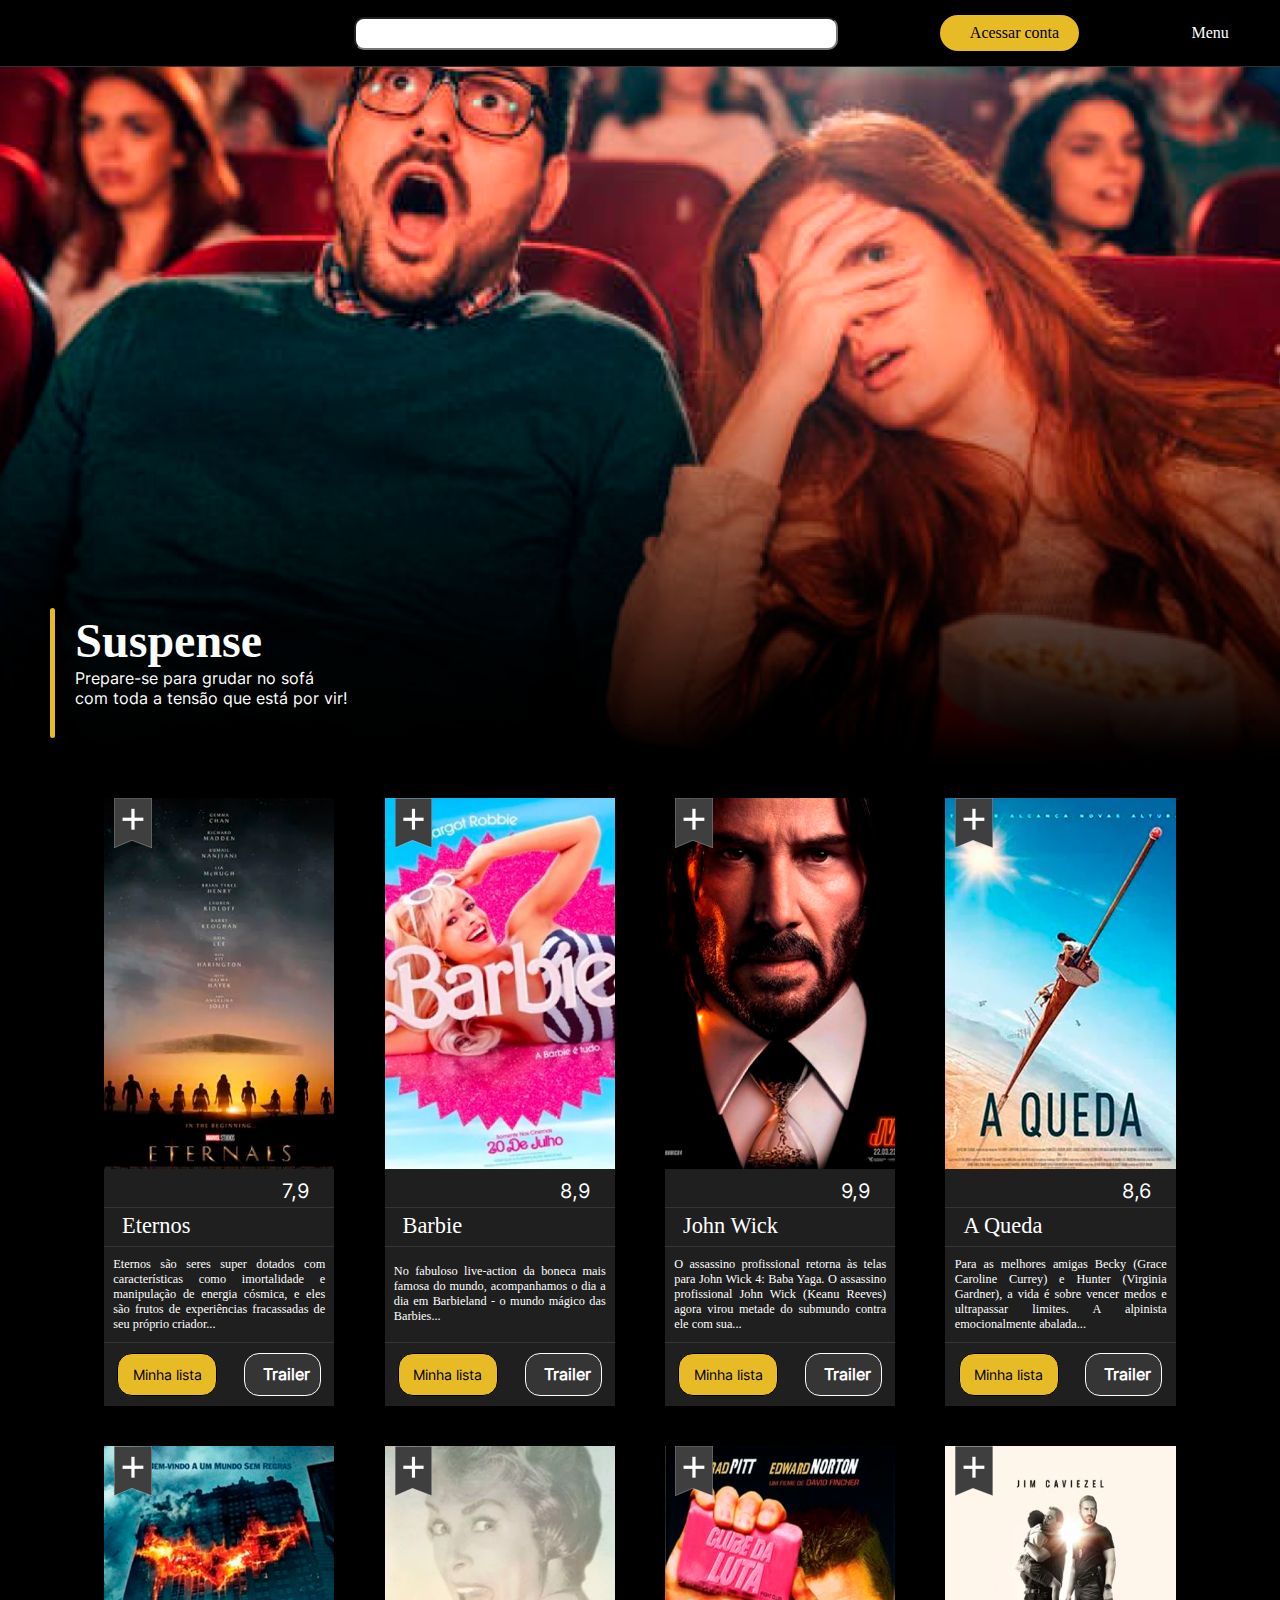
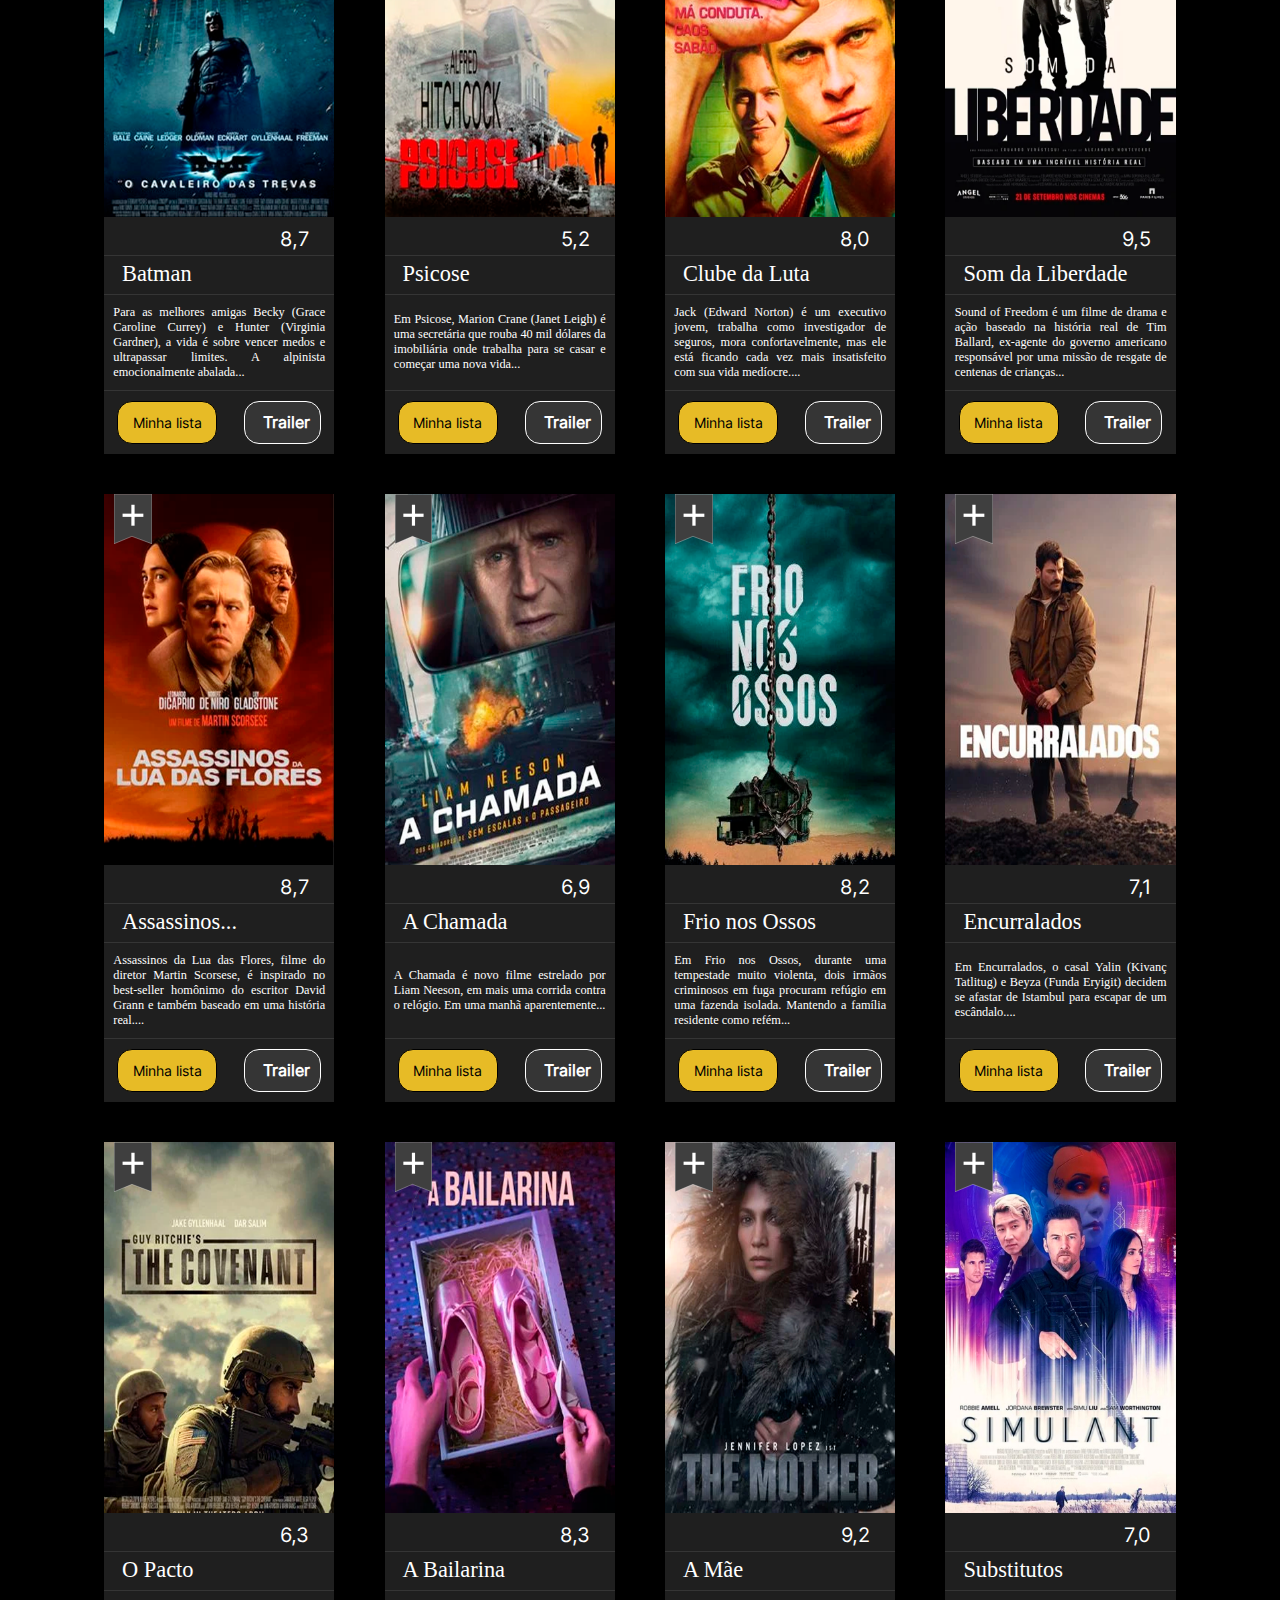
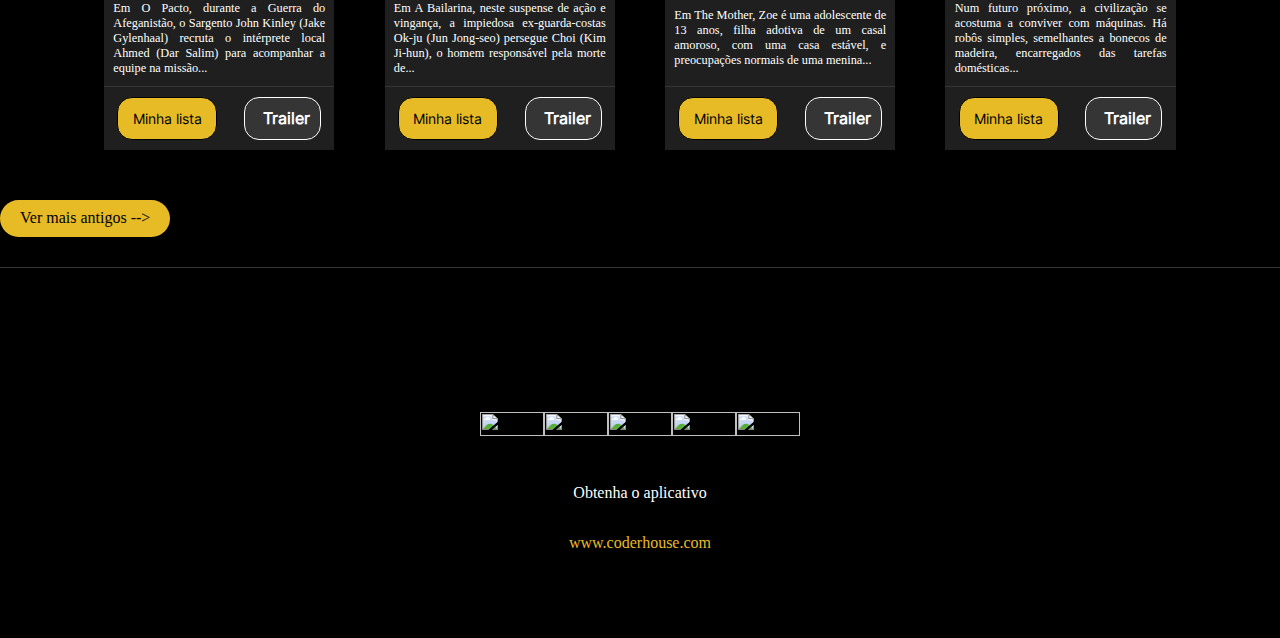
==== commit cfd33788: "ajustado cards e menu" ====
--- a/page_category/category.html
+++ b/page_category/category.html
@@ -501,9 +501,9 @@
                 </div>
             </div>
 
-            <button class="buttonYellow" id="vermais">Ver mais antigos --></button>
-
+            
         </div>
+        <button class="buttonYellow" id="vermais">Ver mais antigos --></button>
     </main>
 
     <footer>
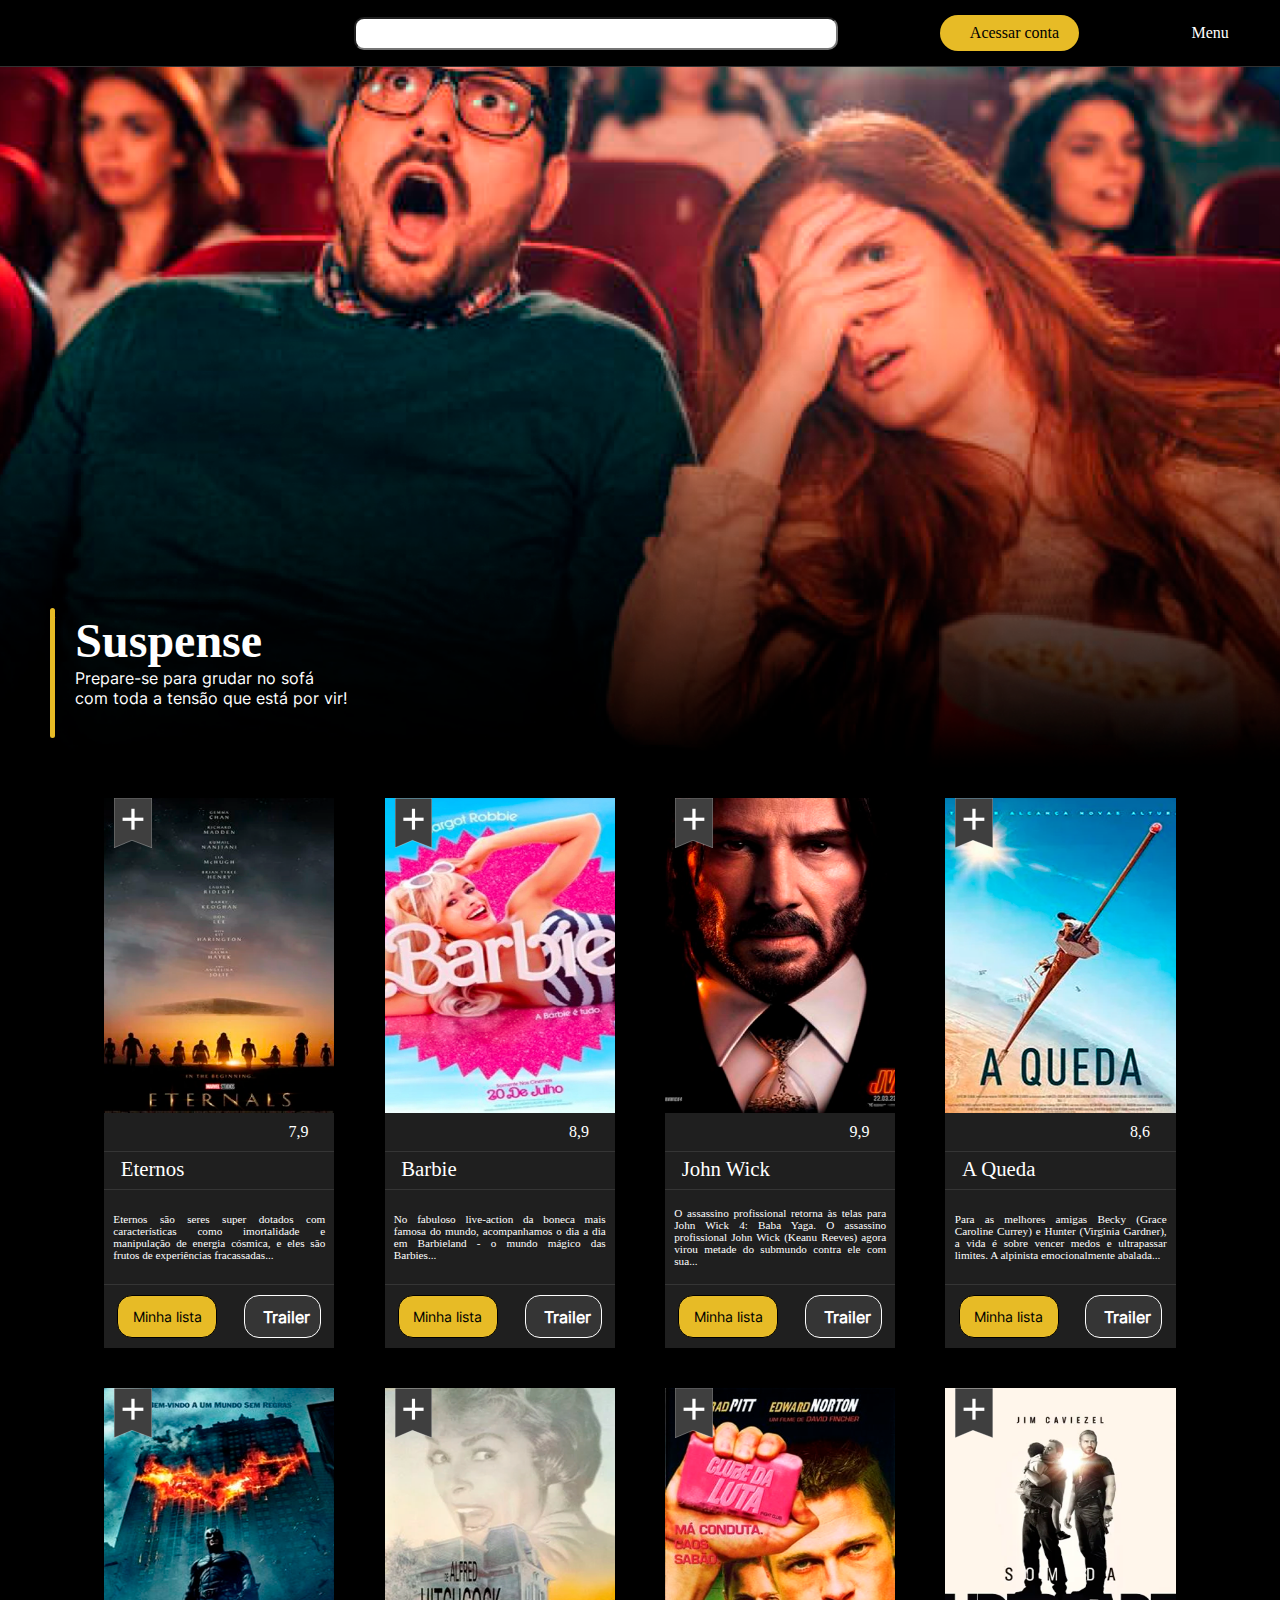
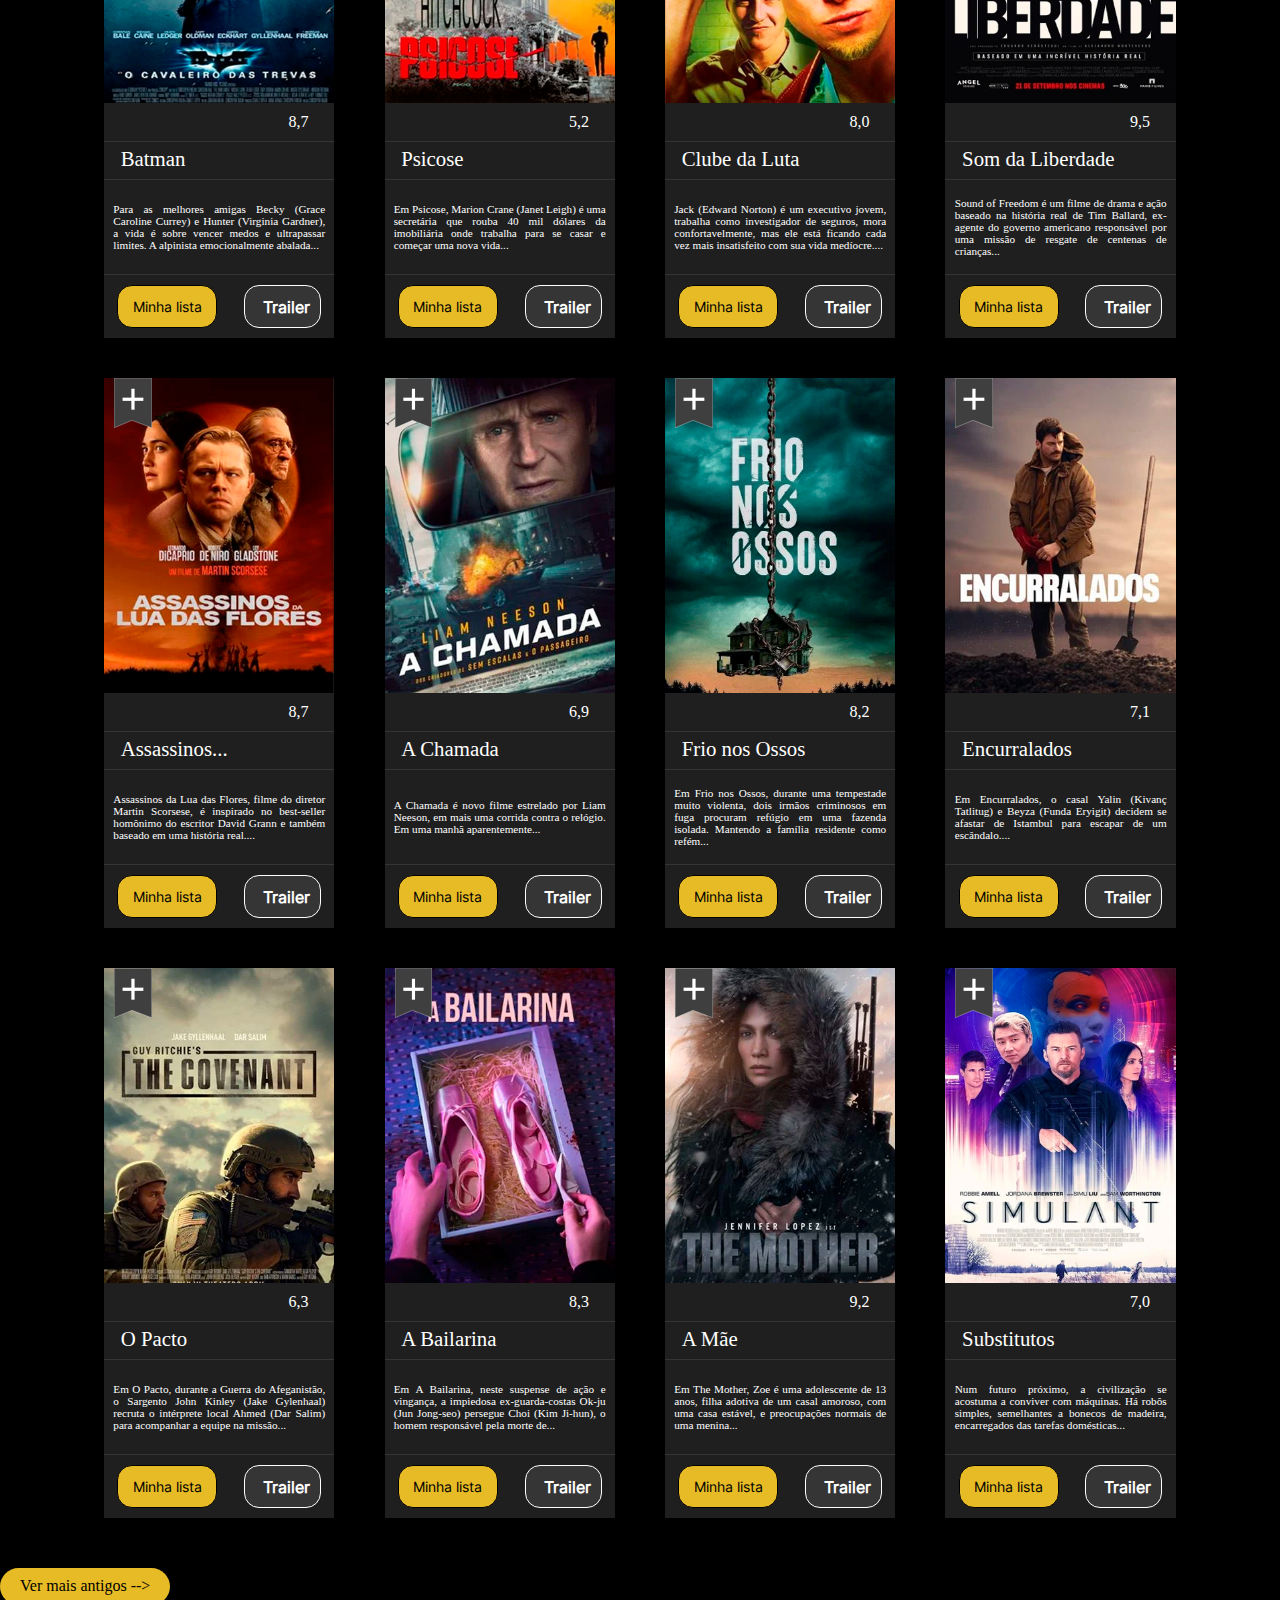
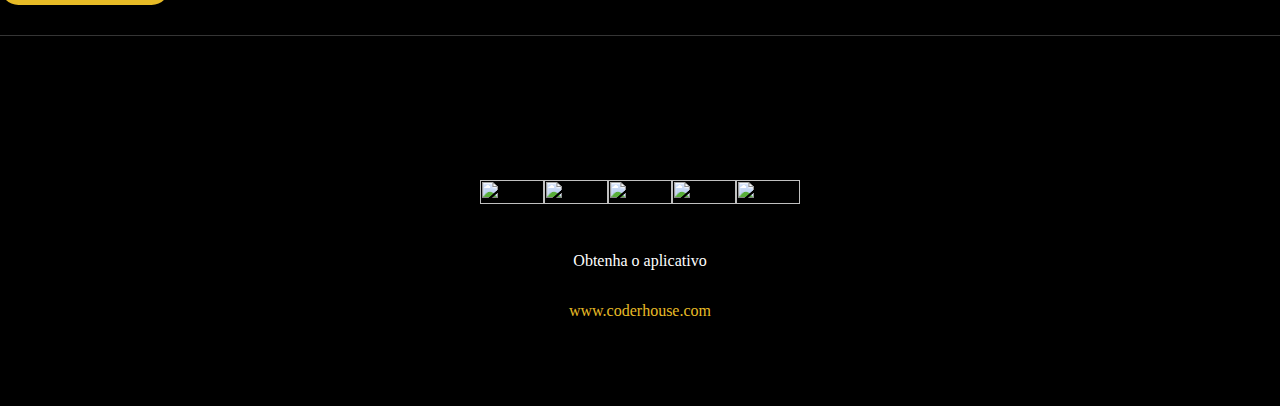
==== commit 5fe8fd92: "correcao dos botoes Trailer e Minha Lista" ====
--- a/page_category/category.html
+++ b/page_category/category.html
@@ -62,7 +62,7 @@
                     <div class="description">
                         Eternos são seres super dotados com características como imortalidade e manipulação de energia
                         cósmica, e eles são
-                        frutos de experiências fracassadas de seu próprio criador...
+                        frutos de experiências fracassadas...
                     </div>
 
                 </div>
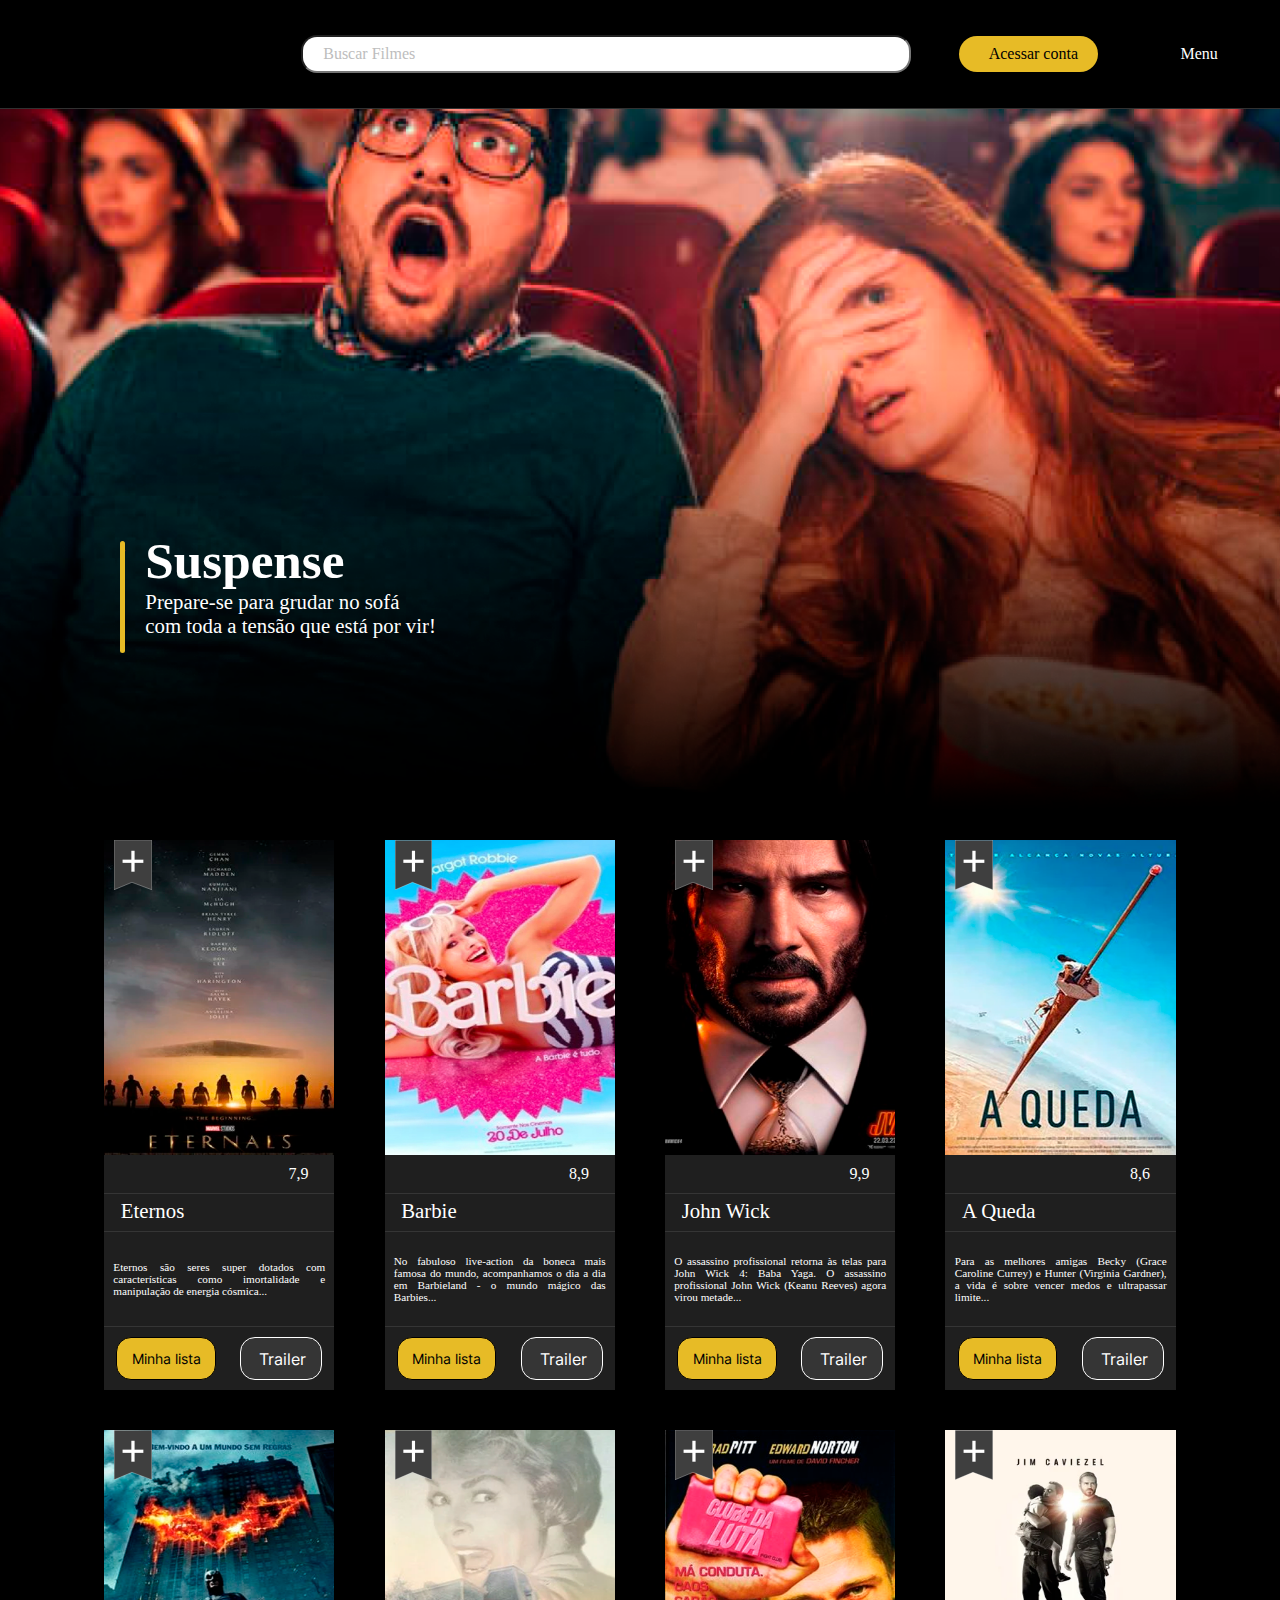
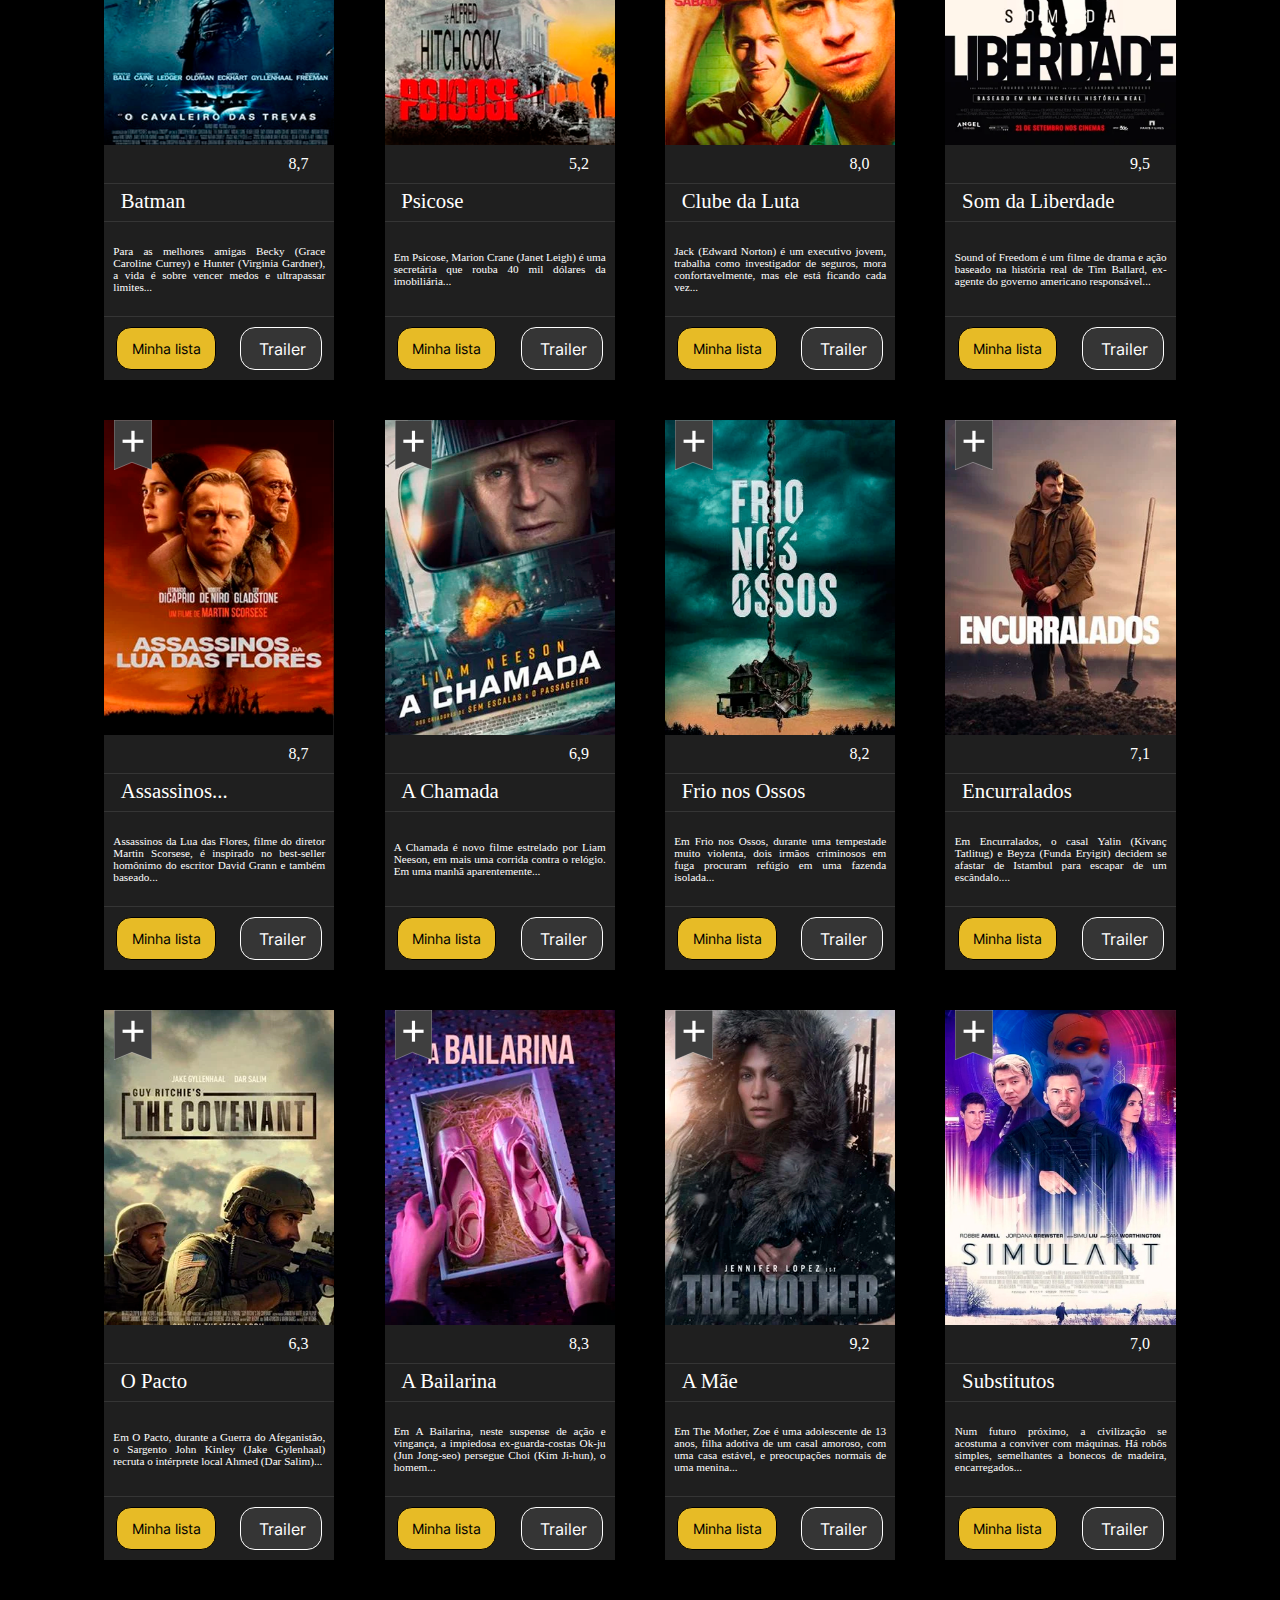
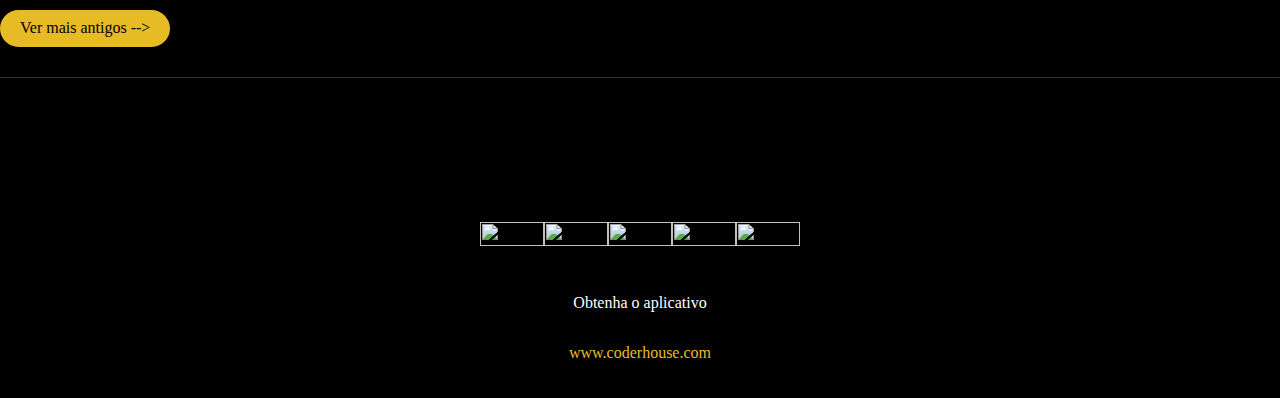
==== commit 6ed8925f: "01" ====
--- a/page_category/category.html
+++ b/page_category/category.html
@@ -11,14 +11,21 @@
 <body>
     <header>
         <div class="logotypeHeader">
-            <img src="../src/icon/supercinaLogotipo.svg" alt="" class="logotype">
+            <a href="../index.html">
+                <img src="../src/icon/supercinaLogotipo.svg" alt="" class="logotype">
+            </a>
         </div>
-
-        <input type="text" name="" id="searchHeader">
-        <button class="buttonYellow">
-            <img src="../src/icon/User.svg" alt="" id="userMenu">
-            Acessar conta
-        </button>
+    
+        <div class="searchHeaderIcon">
+            <input type="text" name="" placeholder="Buscar Filmes">
+            <img src="../src/icon/search.svg" alt="" id="searchHeader">
+        </div>
+        <a href="./page_Login/login.html">
+            <button class="buttonYellow">
+                <img src="../src/icon/User.svg" alt="" id="userMenu">
+                Acessar conta
+            </button>
+        </a>
         <div class="divMenuHeader">
             <img src="../src/icon/Menu.svg" alt="" id="menuHeader">
             Menu
@@ -61,8 +68,7 @@
                     </div>
                     <div class="description">
                         Eternos são seres super dotados com características como imortalidade e manipulação de energia
-                        cósmica, e eles são
-                        frutos de experiências fracassadas...
+                        cósmica...
                     </div>
 
                 </div>
@@ -121,17 +127,17 @@
                     <div class="description">
                         O assassino profissional retorna às telas para John Wick 4: Baba Yaga. O assassino profissional
                         John Wick (Keanu Reeves)
-                        agora virou metade do submundo contra ele com sua...
-                    </div>
-                </div>
-                <div class="divButtonCard">
-                    <button class="buttonMyList">Minha lista</button>
-                    <a href="https://www.youtube.com/watch?v=hzerUSVFxlg">
-                        <button class="buttonTrailer"><img src="../src/icon/movieIcon.svg" alt="">
-                            <h2>Trailer</h2>
-                        </button>
-                    </a>
-                
+                        agora virou metade...
+                    </div>
+                </div>
+                <div class="divButtonCard">
+                    <button class="buttonMyList">Minha lista</button>
+                    <a href="https://www.youtube.com/watch?v=hzerUSVFxlg">
+                        <button class="buttonTrailer"><img src="../src/icon/movieIcon.svg" alt="">
+                            <h2>Trailer</h2>
+                        </button>
+                    </a>
+
                 </div>
             </div>
 
@@ -149,7 +155,7 @@
                     </div>
                     <div class="description">
                         Para as melhores amigas Becky (Grace Caroline Currey) e Hunter (Virginia Gardner), a vida é
-                        sobre vencer medos e ultrapassar limites. A alpinista emocionalmente abalada...
+                        sobre vencer medos e ultrapassar limite...
                     </div>
                 </div>
                 <div class="divButtonCard">
@@ -177,7 +183,7 @@
                     </div>
                     <div class="description">
                         Para as melhores amigas Becky (Grace Caroline Currey) e Hunter (Virginia Gardner), a vida é
-                        sobre vencer medos e ultrapassar limites. A alpinista emocionalmente abalada...
+                        sobre vencer medos e ultrapassar limites...
                     </div>
                 </div>
                 <div class="divButtonCard">
@@ -204,9 +210,8 @@
                         <h1>Psicose</h1>
                     </div>
                     <div class="description">
-                        Em Psicose, Marion Crane (Janet Leigh) é uma secretária que rouba 40 mil dólares da imobiliária
-                        onde trabalha para se
-                        casar e começar uma nova vida...
+                        Em Psicose, Marion Crane (Janet Leigh) é uma secretária que rouba 40 mil dólares da
+                        imobiliária...
                     </div>
                 </div>
                 <div class="divButtonCard">
@@ -235,7 +240,7 @@
                     <div class="description">
                         Jack (Edward Norton) é um executivo jovem, trabalha como investigador de seguros, mora
                         confortavelmente, mas ele está
-                        ficando cada vez mais insatisfeito com sua vida medíocre....
+                        ficando cada vez...
                     </div>
                 </div>
                 <div class="divButtonCard">
@@ -264,7 +269,7 @@
                     <div class="description">
                         Sound of Freedom é um filme de drama e ação baseado na história real de Tim Ballard, ex-agente
                         do governo americano
-                        responsável por uma missão de resgate de centenas de crianças...
+                        responsável...
                     </div>
                 </div>
                 <div class="divButtonCard">
@@ -293,7 +298,7 @@
                     <div class="description">
                         Assassinos da Lua das Flores, filme do diretor Martin Scorsese, é inspirado no best-seller
                         homônimo do escritor David
-                        Grann e também baseado em uma história real....
+                        Grann e também baseado...
                     </div>
                 </div>
                 <div class="divButtonCard">
@@ -331,7 +336,7 @@
                             <h2>Trailer</h2>
                         </button>
                     </a>
-                
+
                 </div>
             </div>
 
@@ -350,17 +355,17 @@
                     <div class="description">
                         Em Frio nos Ossos, durante uma tempestade muito violenta, dois irmãos criminosos em fuga
                         procuram refúgio em uma fazenda
-                        isolada. Mantendo a família residente como refém...
-                    </div>
-                </div>
-                <div class="divButtonCard">
-                    <button class="buttonMyList">Minha lista</button>
-                    <a href="https://www.youtube.com/watch?v=hzerUSVFxlg">
-                        <button class="buttonTrailer"><img src="../src/icon/movieIcon.svg" alt="">
-                            <h2>Trailer</h2>
-                        </button>
-                    </a>
-                
+                        isolada...
+                    </div>
+                </div>
+                <div class="divButtonCard">
+                    <button class="buttonMyList">Minha lista</button>
+                    <a href="https://www.youtube.com/watch?v=hzerUSVFxlg">
+                        <button class="buttonTrailer"><img src="../src/icon/movieIcon.svg" alt="">
+                            <h2>Trailer</h2>
+                        </button>
+                    </a>
+
                 </div>
             </div>
 
@@ -389,7 +394,7 @@
                             <h2>Trailer</h2>
                         </button>
                     </a>
-                
+
                 </div>
             </div>
 
@@ -408,7 +413,7 @@
                     <div class="description">
                         Em O Pacto, durante a Guerra do Afeganistão, o Sargento John Kinley (Jake Gylenhaal) recruta o
                         intérprete local Ahmed
-                        (Dar Salim) para acompanhar a equipe na missão...
+                        (Dar Salim)...
                     </div>
                 </div>
                 <div class="divButtonCard">
@@ -435,7 +440,7 @@
                     <div class="description">
                         Em A Bailarina, neste suspense de ação e vingança, a impiedosa ex-guarda-costas Ok-ju (Jun
                         Jong-seo) persegue Choi (Kim
-                        Ji-hun), o homem responsável pela morte de...
+                        Ji-hun), o homem...
                     </div>
                 </div>
                 <div class="divButtonCard">
@@ -489,7 +494,7 @@
                     <div class="description">
                         Num futuro próximo, a civilização se acostuma a conviver com máquinas. Há robôs simples,
                         semelhantes a bonecos de
-                        madeira, encarregados das tarefas domésticas...
+                        madeira, encarregados...
                     </div>
                 </div>
                 <div class="divButtonCard">
@@ -501,10 +506,10 @@
                 </div>
             </div>
 
-            
+
         </div>
-        <button class="buttonYellow" id="vermais">Ver mais antigos --></button>
     </main>
+    <button class="buttonYellow" id="vermais">Ver mais antigos --></button>
 
     <footer>
         <img src="../src/icon/loginAcesso.svg" alt="" id="loginAcess">
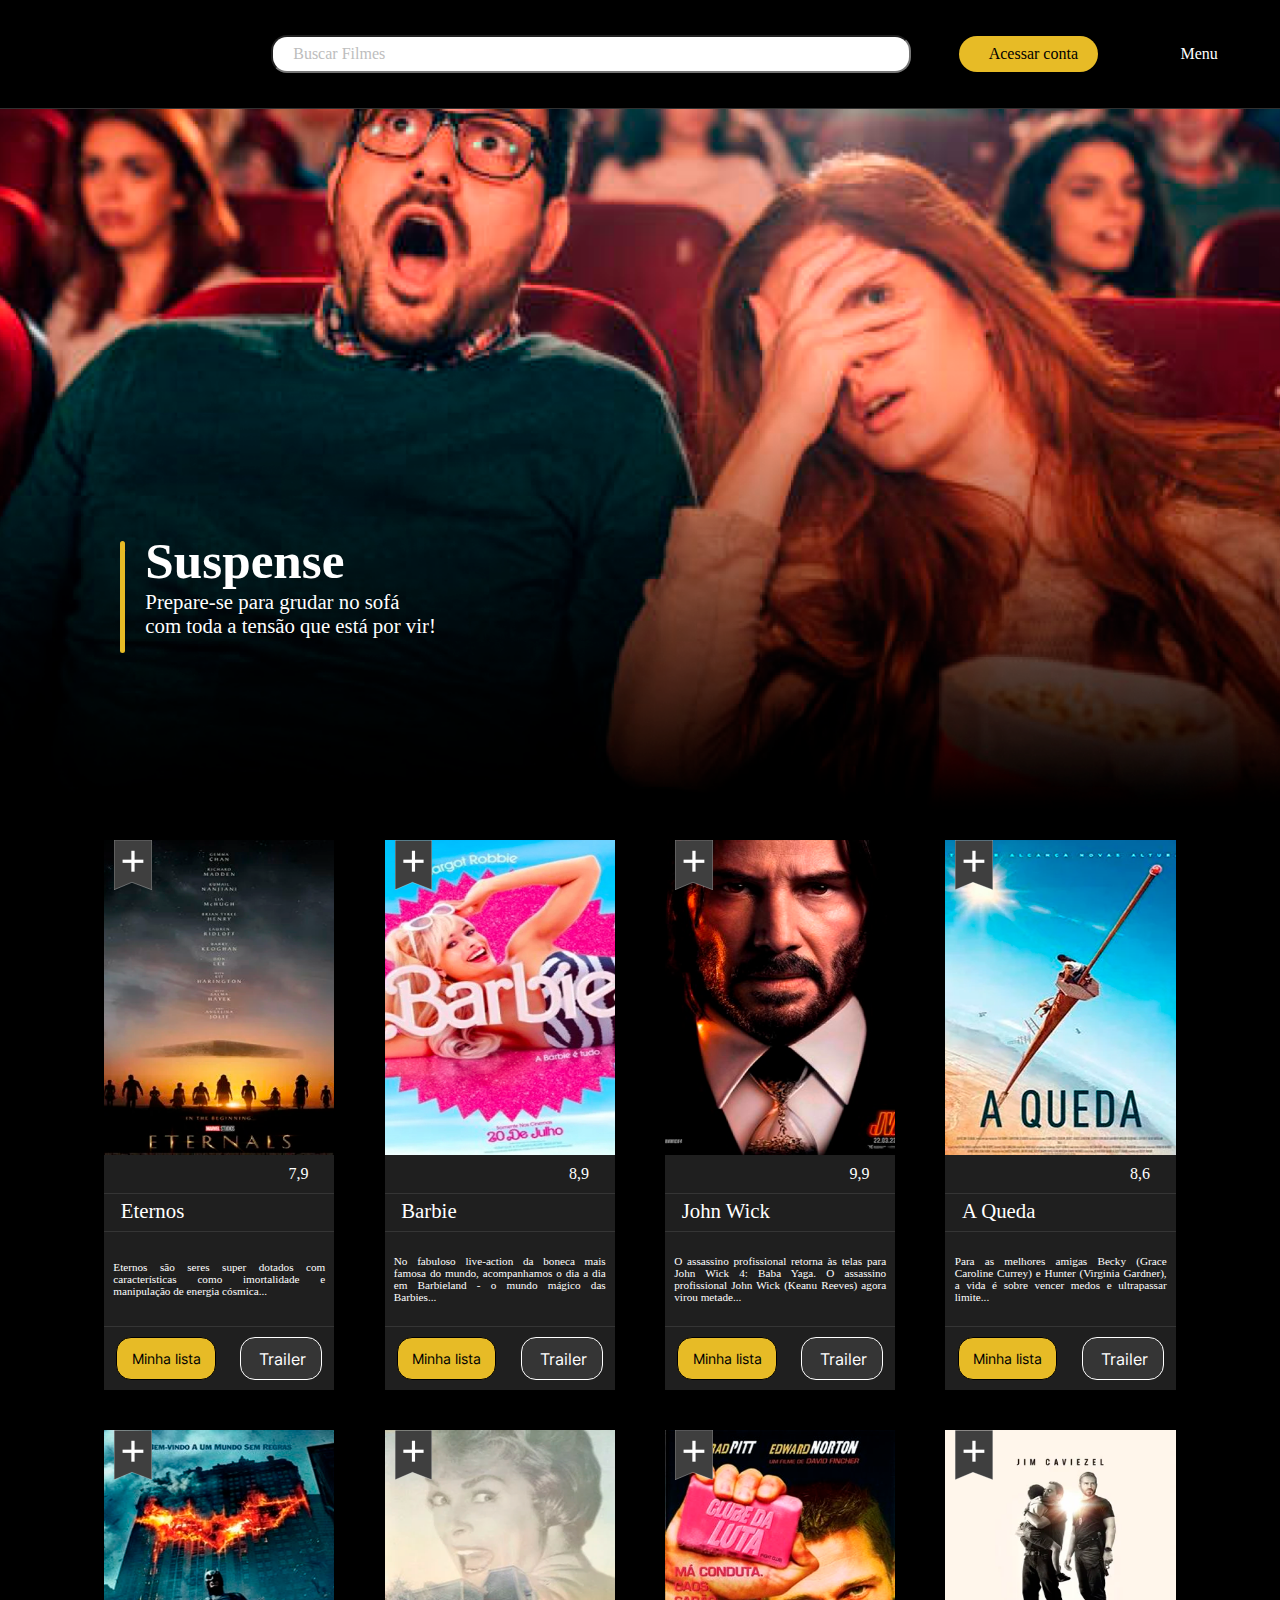
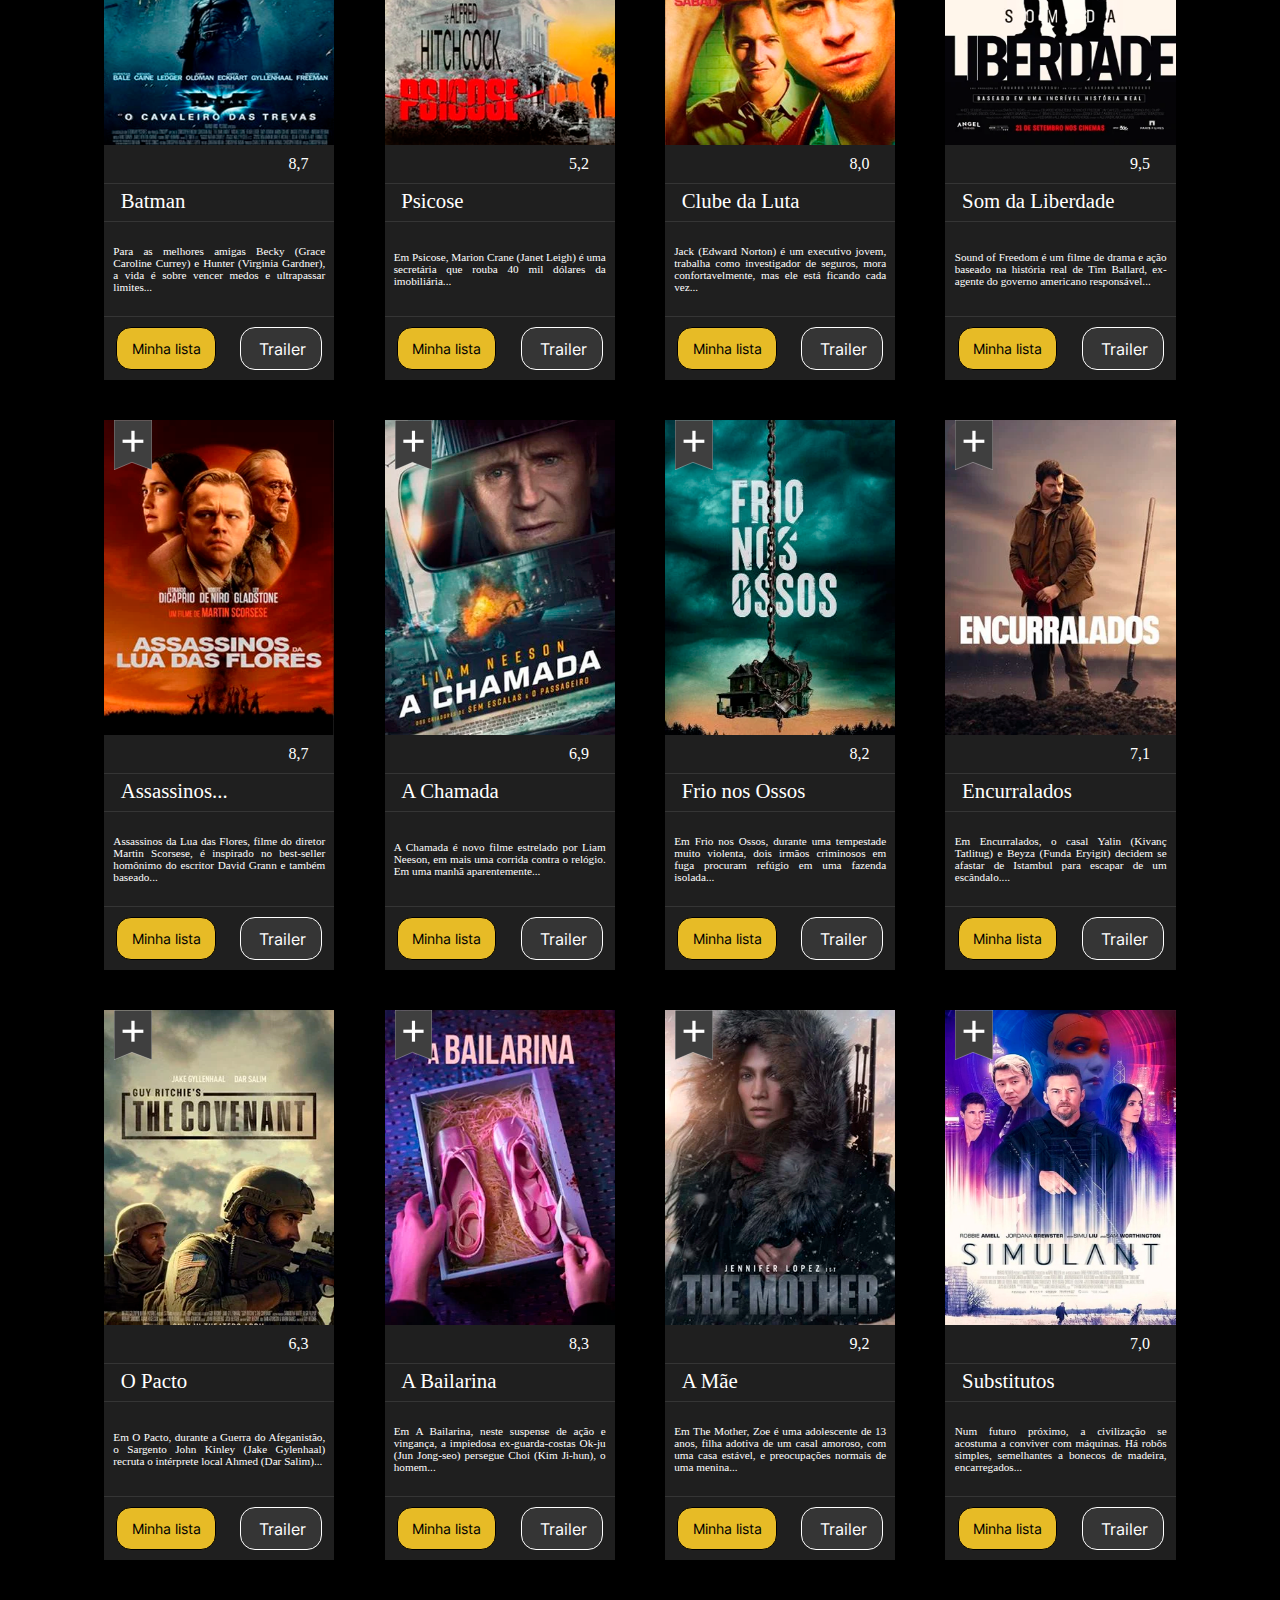
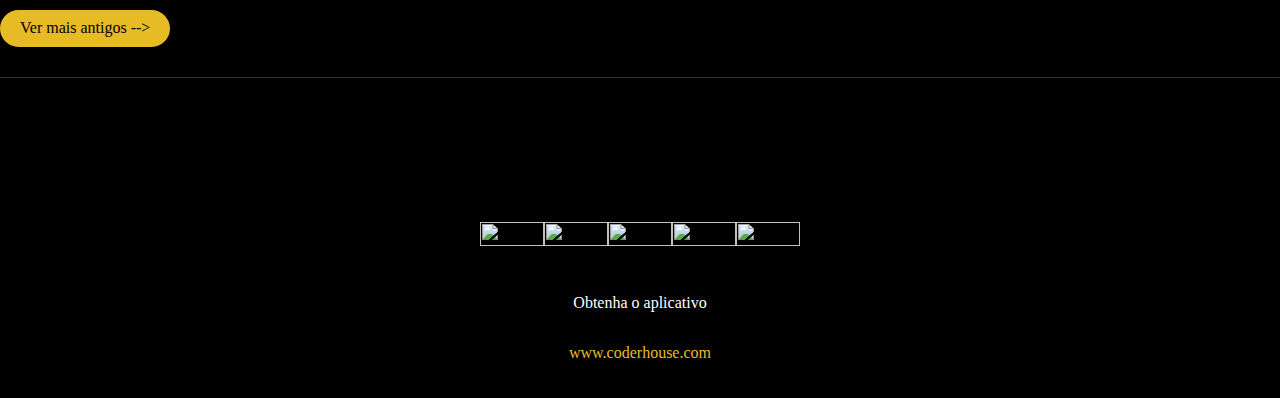
==== commit b816e125: "01" ====
--- a/page_category/category.html
+++ b/page_category/category.html
@@ -1,5 +1,5 @@
 <!DOCTYPE html>
-<html lang="pat-BR">
+<html lang="pt-BR">
 
 <head>
     <meta charset="UTF-8">
@@ -20,7 +20,7 @@
             <input type="text" name="" placeholder="Buscar Filmes">
             <img src="../src/icon/search.svg" alt="" id="searchHeader">
         </div>
-        <a href="./page_Login/login.html">
+        <a href="../page_Login/login.html">
             <button class="buttonYellow">
                 <img src="../src/icon/User.svg" alt="" id="userMenu">
                 Acessar conta
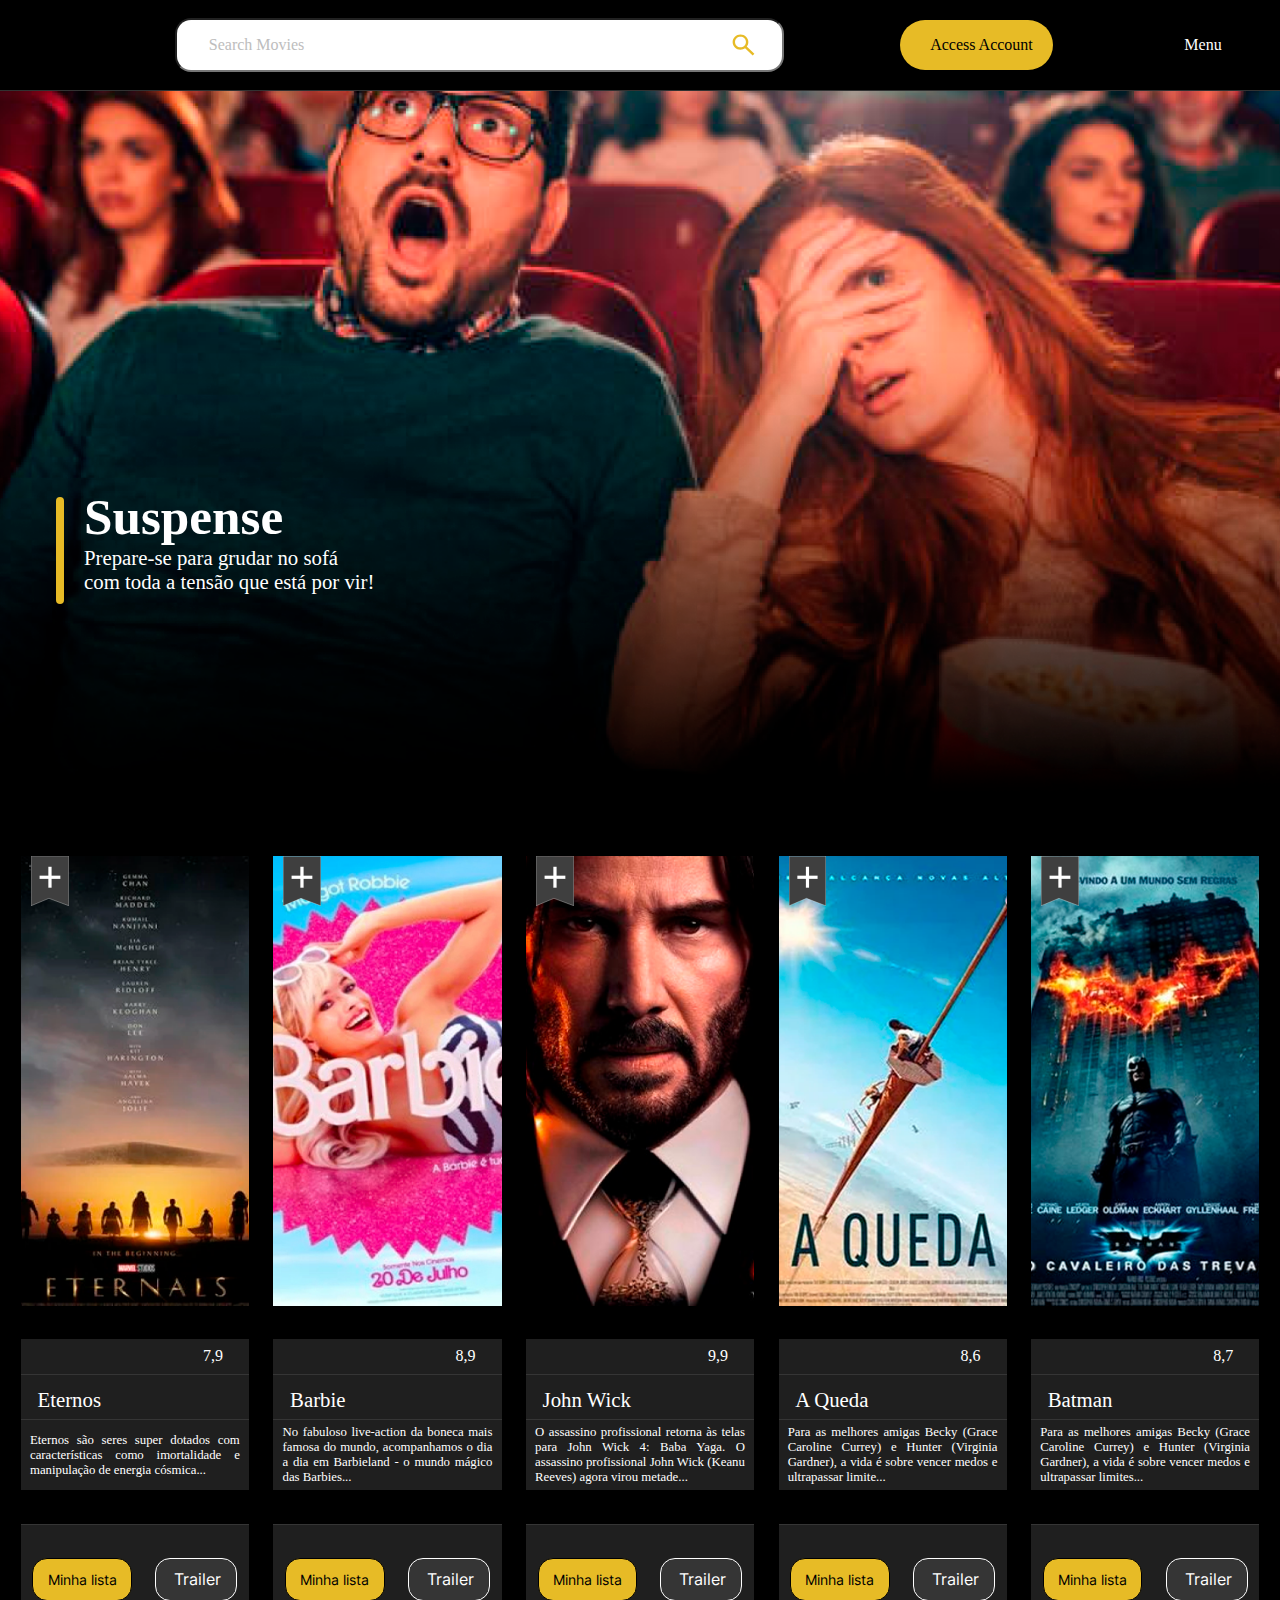
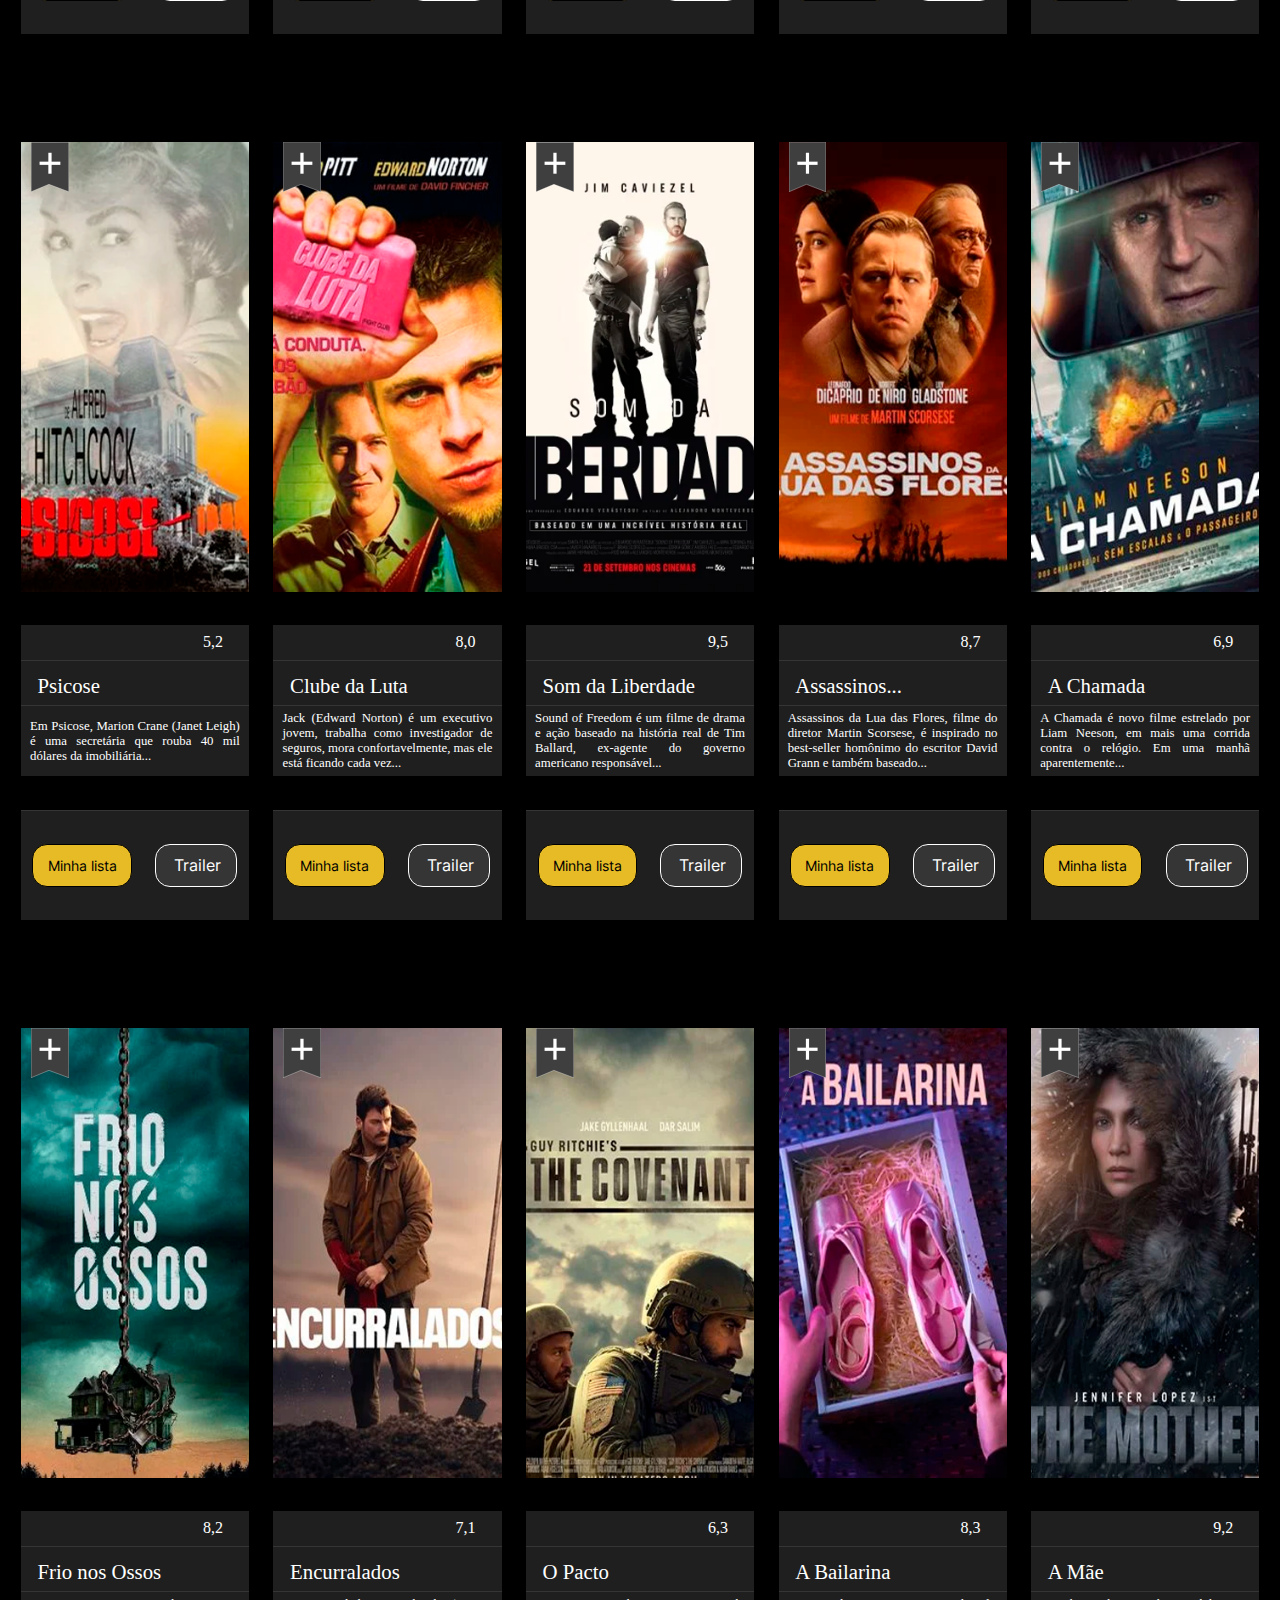
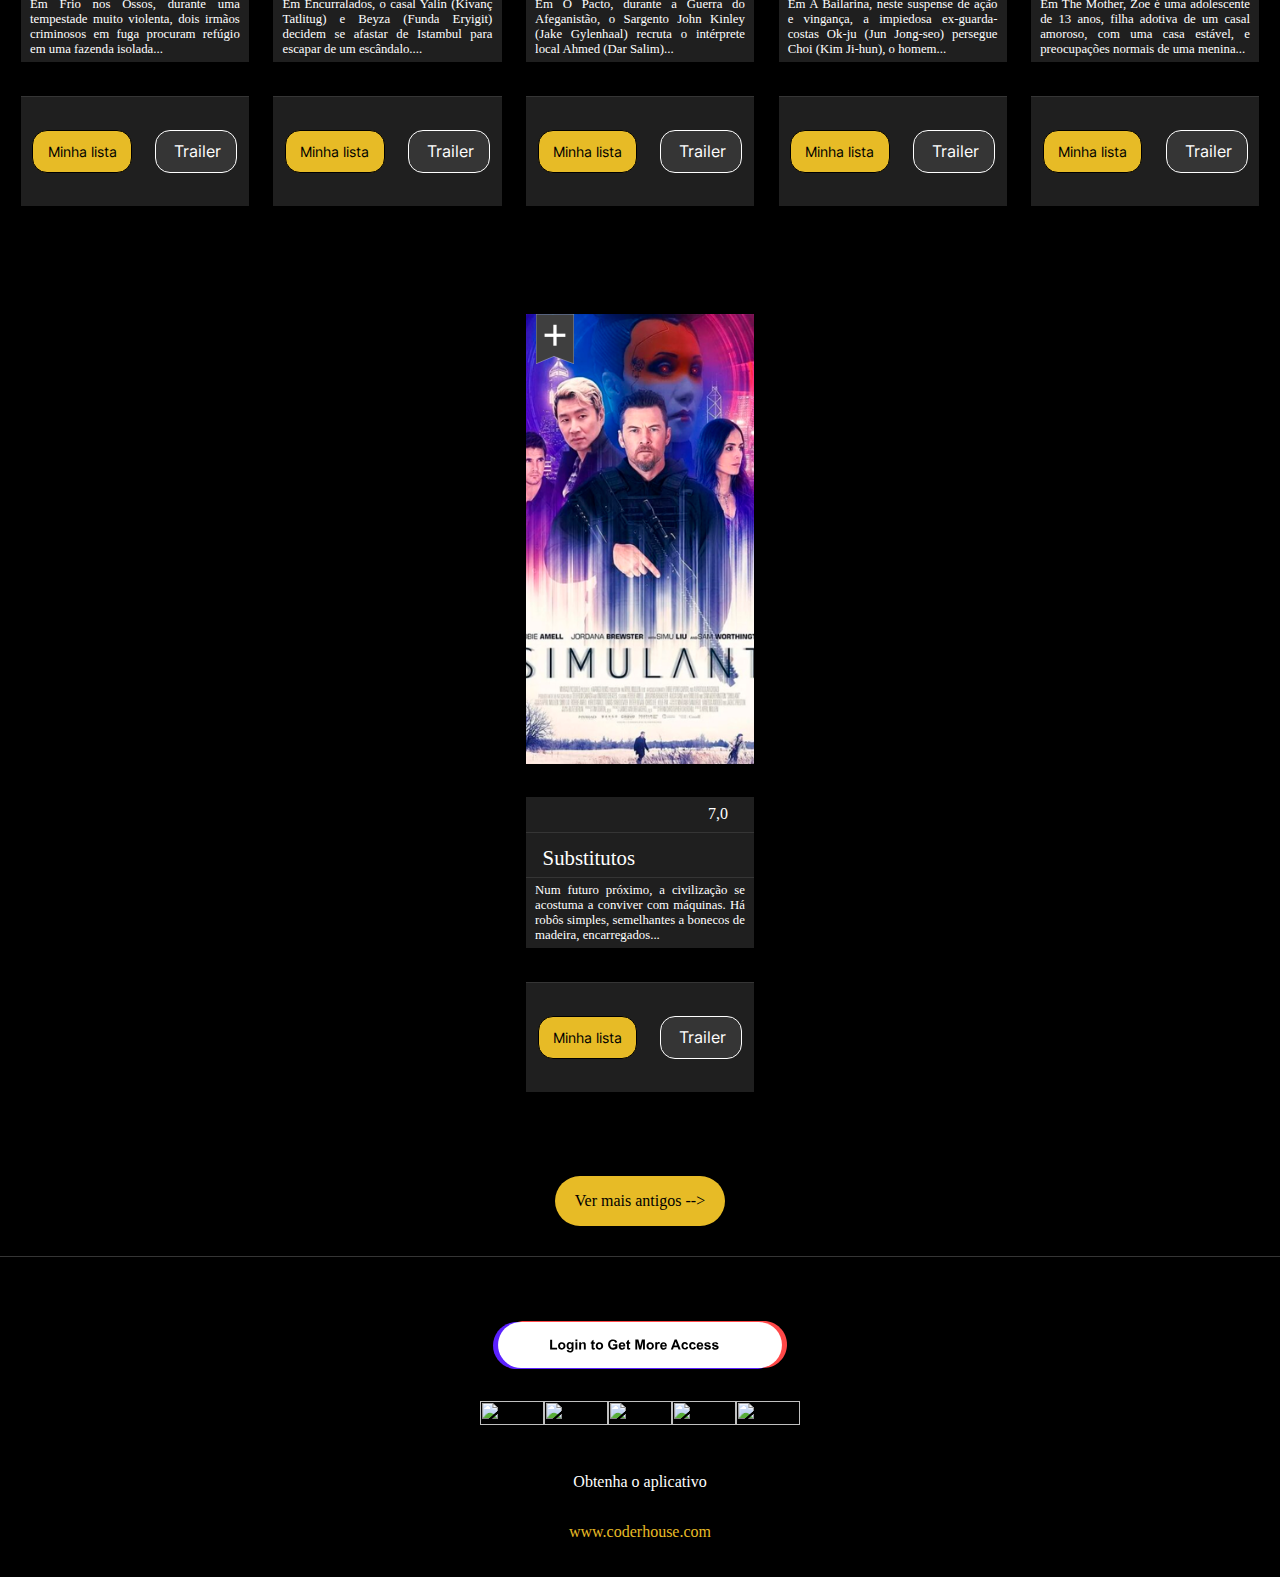
==== commit e0fe1f8b: "responsivo CATEGORY tablet" ====
--- a/page_category/category.html
+++ b/page_category/category.html
@@ -17,13 +17,13 @@
         </div>
     
         <div class="searchHeaderIcon">
-            <input type="text" name="" placeholder="Buscar Filmes">
+            <input type="text" name="" placeholder="Search Movies" id="inputFilmesPesquisa">
             <img src="../src/icon/search.svg" alt="" id="searchHeader">
         </div>
         <a href="../page_Login/login.html">
             <button class="buttonYellow">
                 <img src="../src/icon/User.svg" alt="" id="userMenu">
-                Acessar conta
+                <h1 id="acessarConta">Access Account</h1>
             </button>
         </a>
         <div class="divMenuHeader">
@@ -526,6 +526,8 @@
         <a href="https://www.coderhouse.com.br/">www.coderhouse.com</a>
     </footer>
 
+    <script src="./category.js"></script>
+
 </body>
 
 </html>